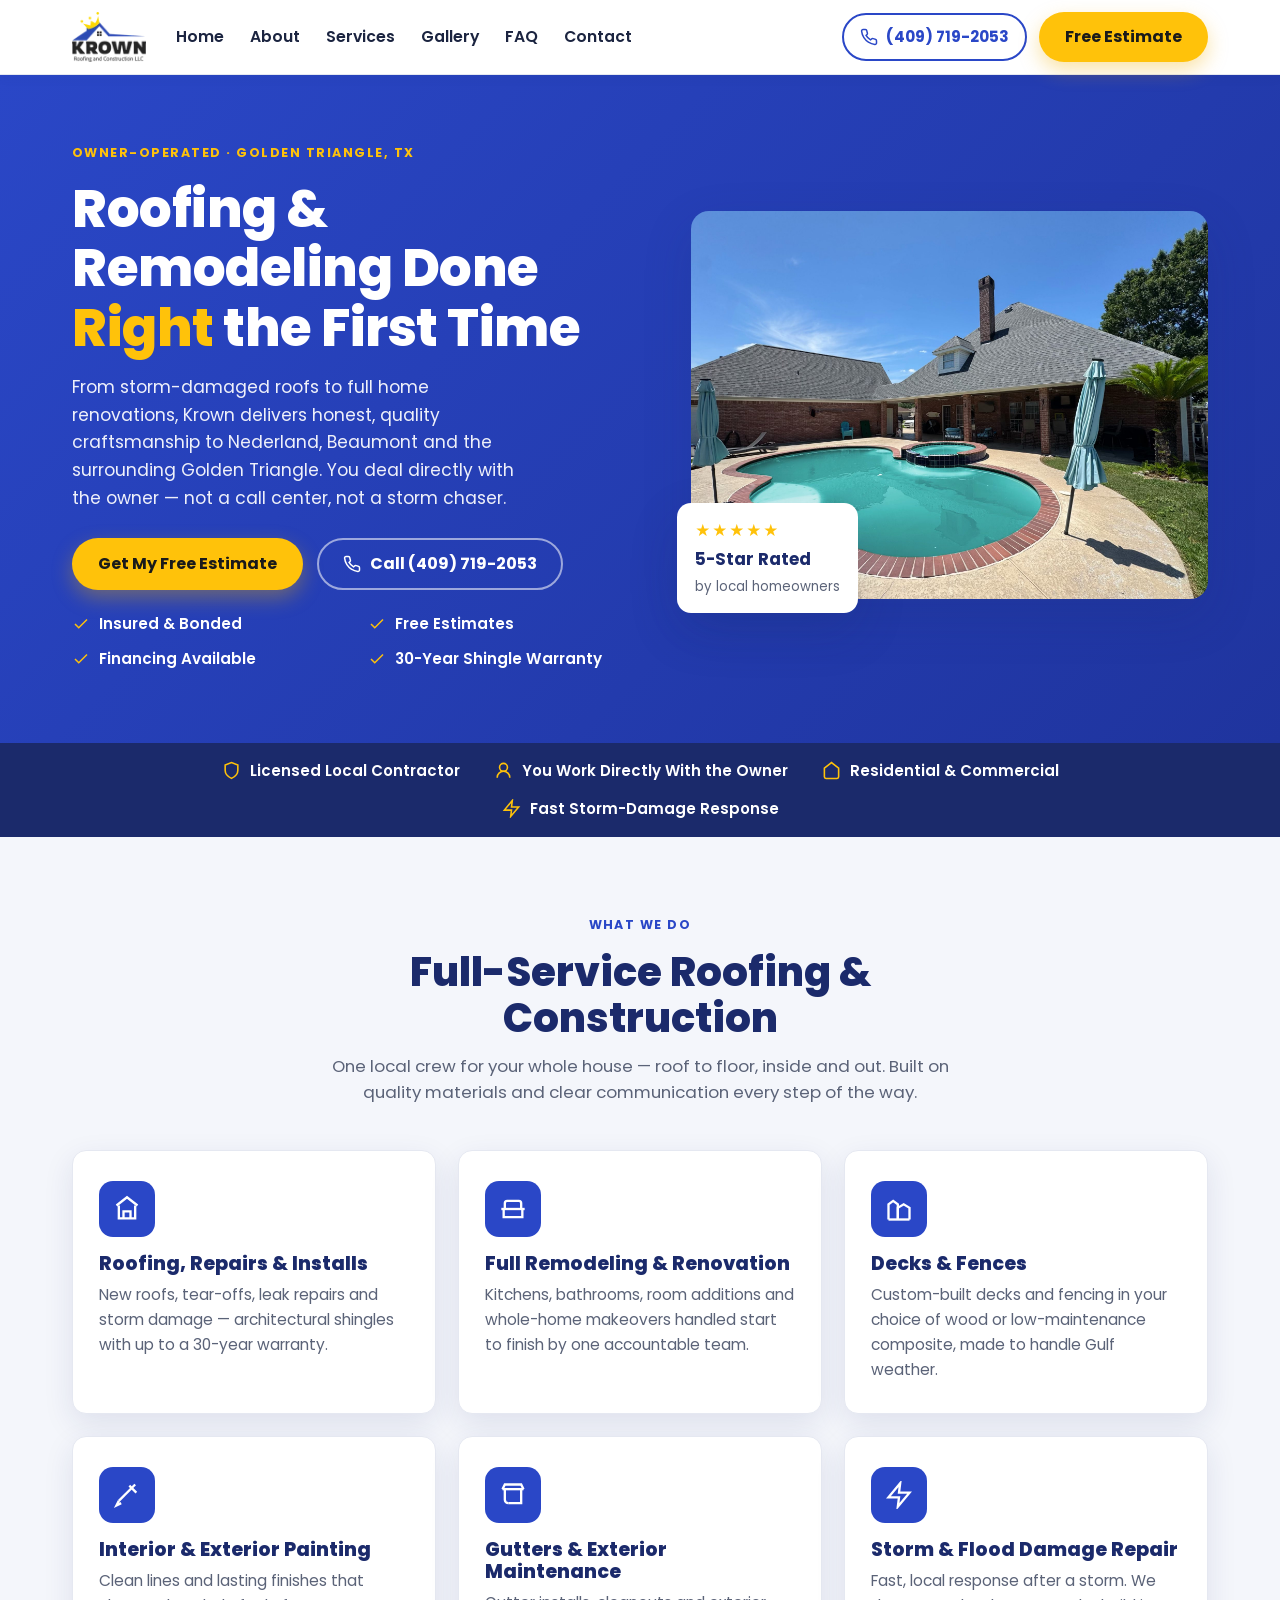
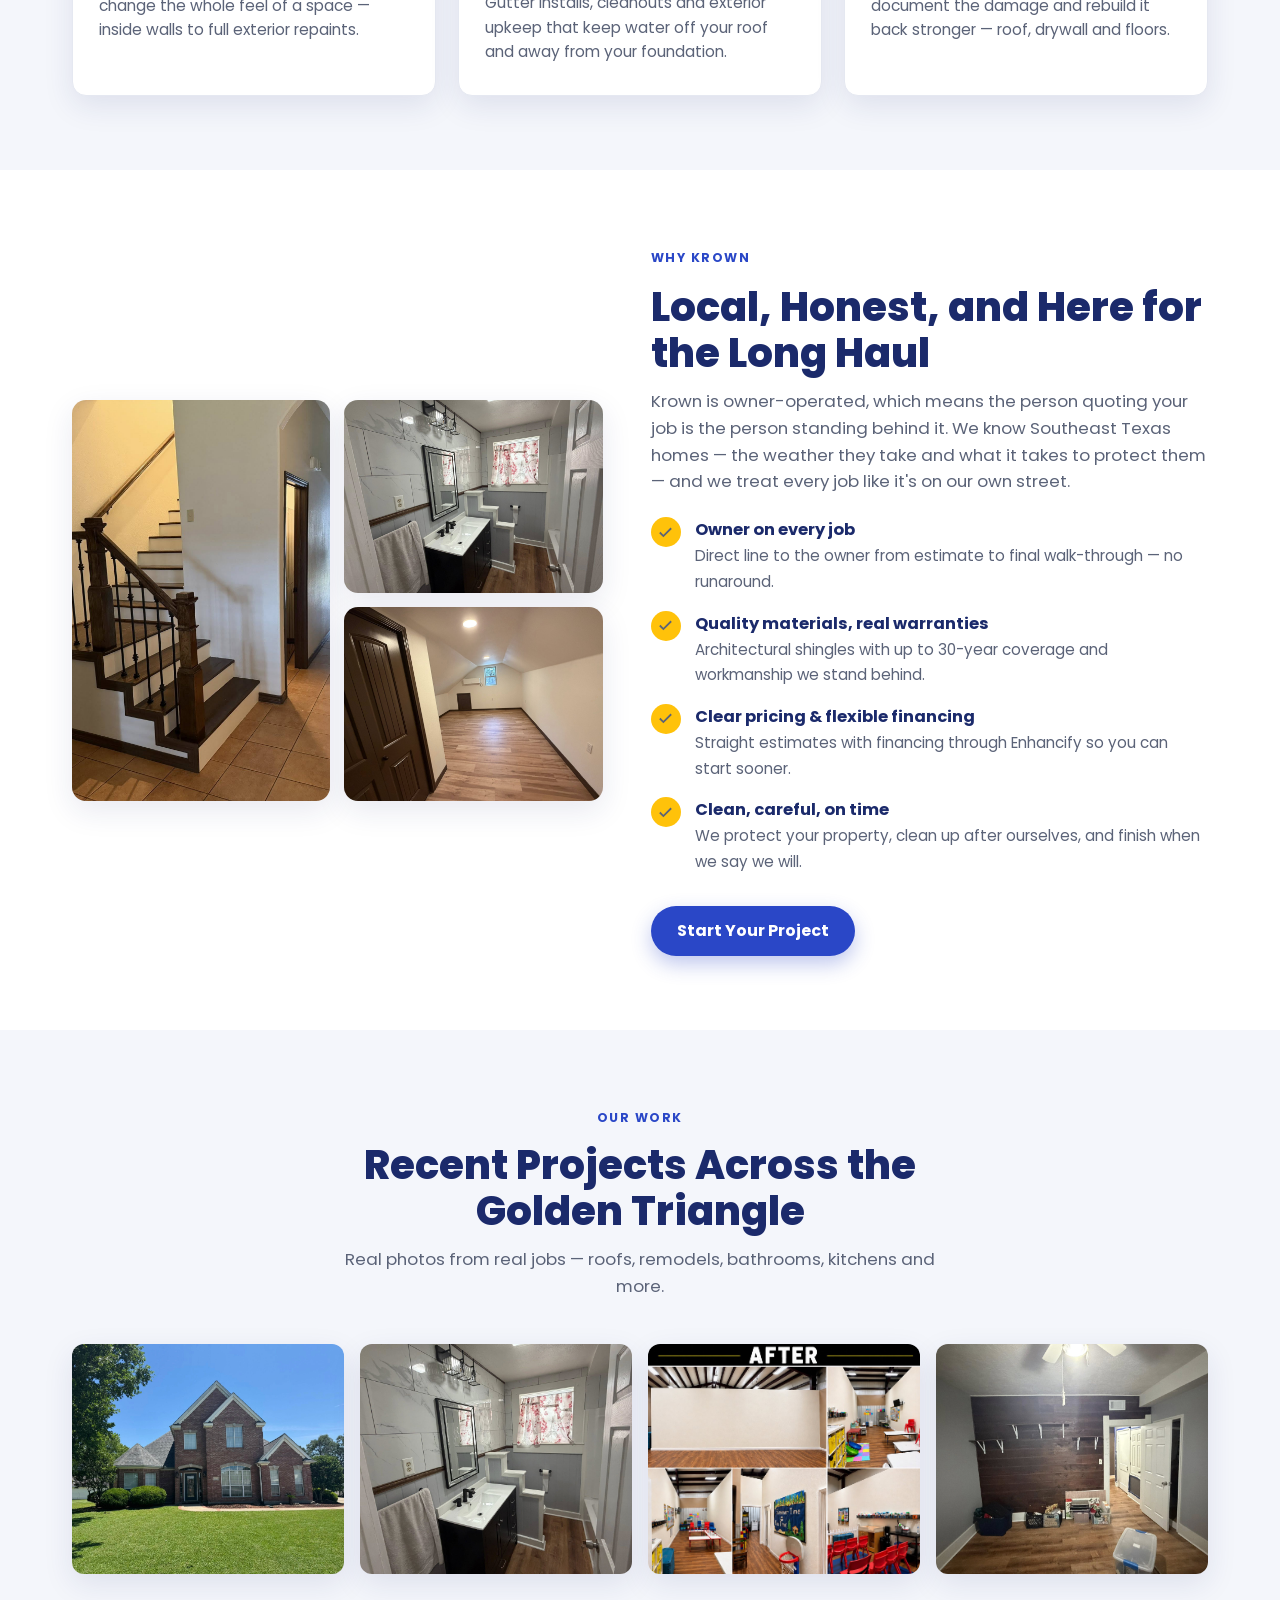
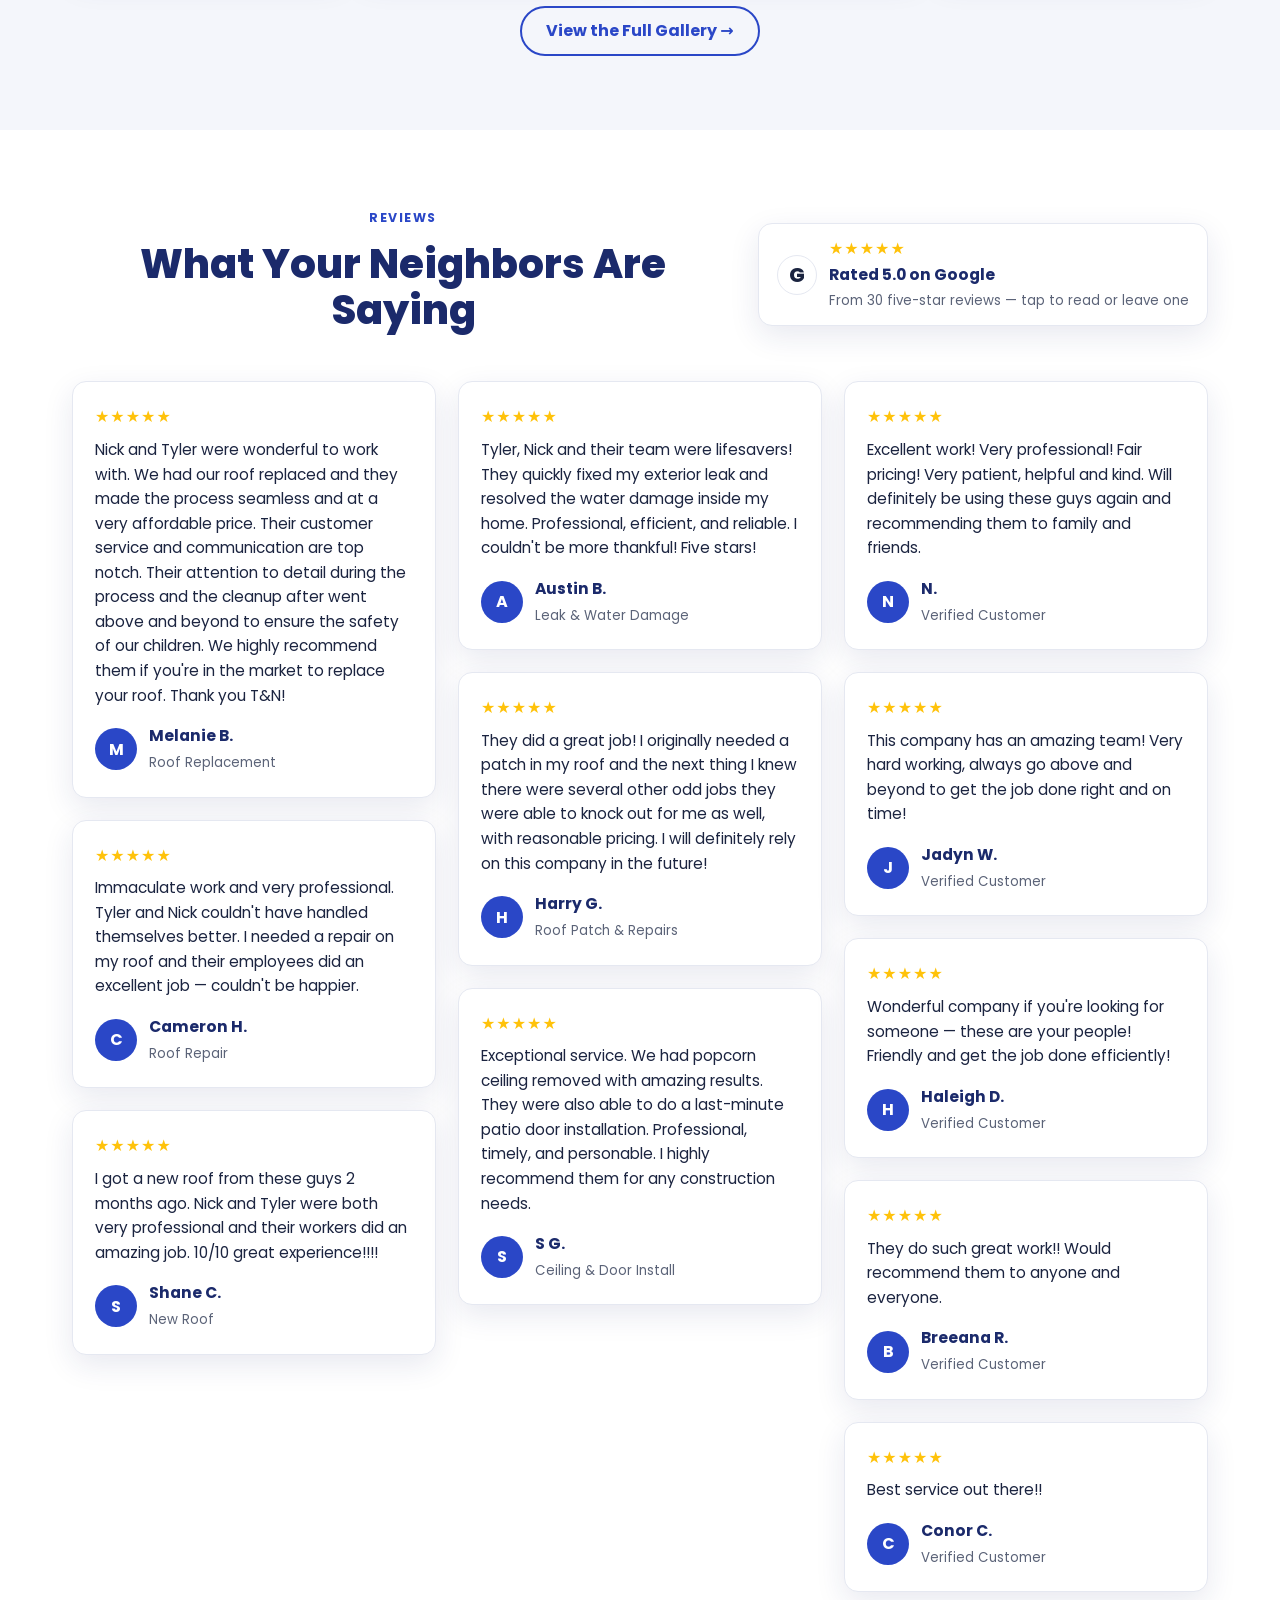
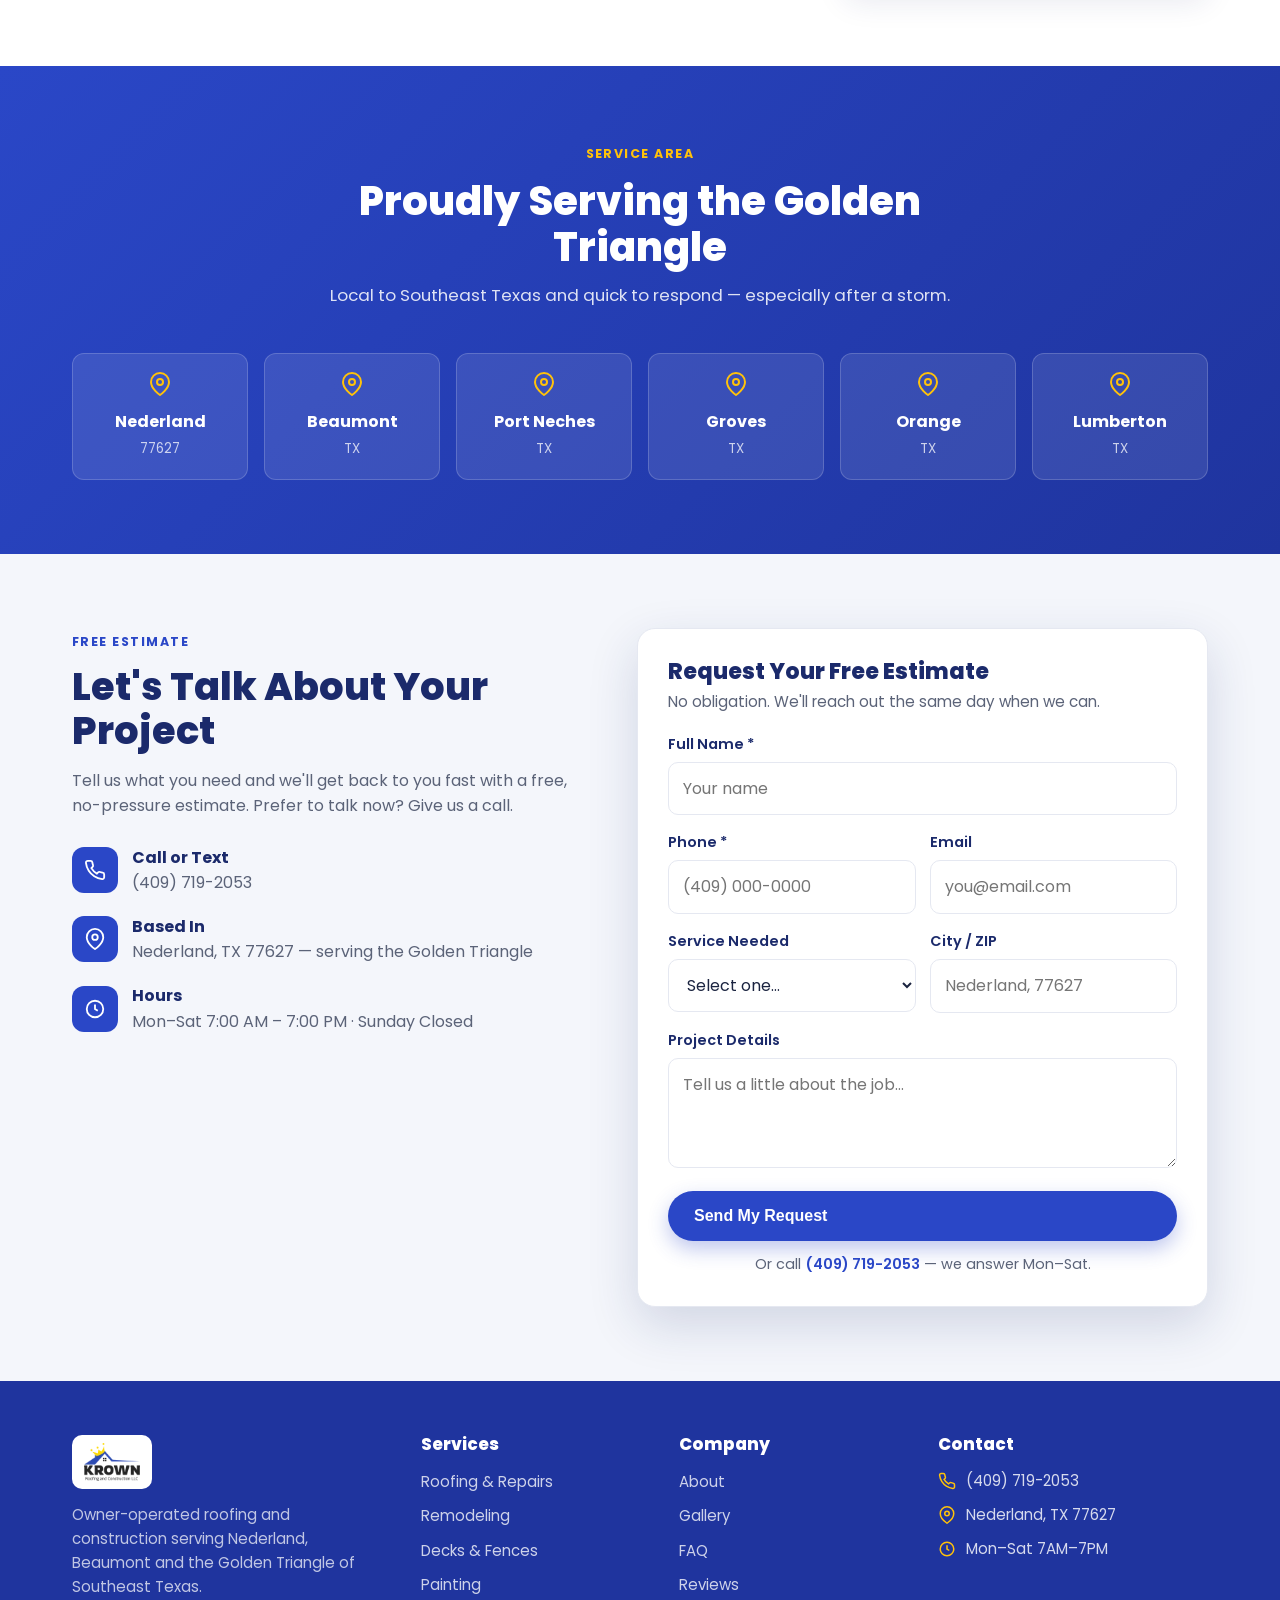
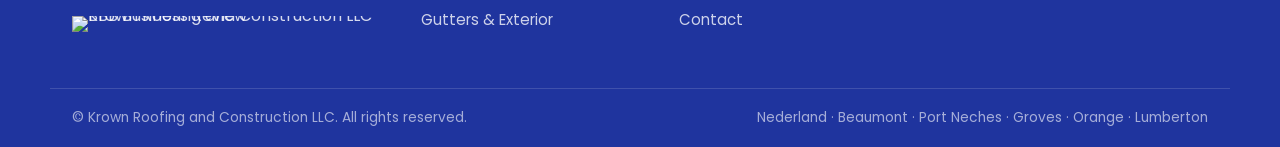
==== index.html @ 79b8f46e "Add Krown website and CRM" ====
<!DOCTYPE html>
<html lang="en">
<head>
<meta charset="utf-8">
<meta name="viewport" content="width=device-width, initial-scale=1, viewport-fit=cover">

<title>Roofing &amp; Remodeling in Nederland &amp; Beaumont, TX | Krown Roofing and Construction</title>
<meta name="description" content="Owner-operated roofing &amp; remodeling in Nederland, Beaumont &amp; the Golden Triangle. Roof repairs, replacements, full renovations, painting &amp; more. Insured, bonded, financing available. Free estimates — call (409) 719-2053.">
<link rel="canonical" href="https://www.krownconstruction.net/">
<meta name="robots" content="index,follow,max-image-preview:large">
<meta name="theme-color" content="#2d4cb3">

<!-- Open Graph / Twitter -->
<meta property="og:type" content="website">
<meta property="og:title" content="Krown Roofing and Construction | Nederland &amp; Beaumont, TX">
<meta property="og:description" content="Owner-operated roofing &amp; remodeling across the Golden Triangle. Insured, bonded, financing available. Free estimates.">
<meta property="og:url" content="https://www.krownconstruction.net/">
<meta property="og:image" content="https://www.krownconstruction.net/assets/gallery/house-painted.jpg">
<meta name="twitter:card" content="summary_large_image">
<meta name="twitter:title" content="Krown Roofing and Construction | Nederland &amp; Beaumont, TX">
<meta name="twitter:description" content="Owner-operated roofing &amp; remodeling across the Golden Triangle. Free estimates.">
<meta name="twitter:image" content="https://www.krownconstruction.net/assets/gallery/house-painted.jpg">

<link rel="icon" type="image/png" href="assets/logo.webp">
<link rel="preconnect" href="https://fonts.googleapis.com">
<link rel="preconnect" href="https://fonts.gstatic.com" crossorigin>
<link href="https://fonts.googleapis.com/css2?family=Poppins:wght@400;500;600;700;800&display=swap" rel="stylesheet">
<link rel="stylesheet" href="assets/styles.css">

<!-- ============ LOCAL BUSINESS STRUCTURED DATA (JSON-LD) ============ -->
<script type="application/ld+json">
{
  "@context": "https://schema.org",
  "@type": "RoofingContractor",
  "@id": "https://www.krownconstruction.net/#business",
  "name": "Krown Roofing and Construction LLC",
  "image": "https://www.krownconstruction.net/assets/gallery/house-painted.jpg",
  "logo": "https://www.krownconstruction.net/assets/logo.webp",
  "url": "https://www.krownconstruction.net/",
  "telephone": "+1-409-719-2053",
  "priceRange": "$$",
  "founder": "Nick Kingston",
  "address": {
    "@type": "PostalAddress",
    "addressLocality": "Nederland",
    "addressRegion": "TX",
    "postalCode": "77627",
    "addressCountry": "US"
  },
  "geo": { "@type": "GeoCoordinates", "latitude": 29.9744, "longitude": -93.9924 },
  "areaServed": [
    { "@type": "City", "name": "Nederland, TX" },
    { "@type": "City", "name": "Beaumont, TX" },
    { "@type": "City", "name": "Port Neches, TX" },
    { "@type": "City", "name": "Groves, TX" },
    { "@type": "City", "name": "Orange, TX" },
    { "@type": "City", "name": "Lumberton, TX" }
  ],
  "openingHoursSpecification": [{
    "@type": "OpeningHoursSpecification",
    "dayOfWeek": ["Monday","Tuesday","Wednesday","Thursday","Friday","Saturday"],
    "opens": "07:00", "closes": "19:00"
  }],
  "sameAs": [ "https://maps.app.goo.gl/aw98bvtfo5fLcP8w5" ],
  "hasOfferCatalog": {
    "@type": "OfferCatalog",
    "name": "Construction Services",
    "itemListElement": [
      { "@type": "Offer", "itemOffered": { "@type": "Service", "name": "Roofing, Roof Repairs & Installations" } },
      { "@type": "Offer", "itemOffered": { "@type": "Service", "name": "Full Remodeling & Renovation" } },
      { "@type": "Offer", "itemOffered": { "@type": "Service", "name": "Decks & Fences" } },
      { "@type": "Offer", "itemOffered": { "@type": "Service", "name": "Painting" } },
      { "@type": "Offer", "itemOffered": { "@type": "Service", "name": "Gutters & Exterior Home Maintenance" } }
    ]
  },

  "aggregateRating": {
    "@type": "AggregateRating",
    "ratingValue": "5.0",
    "reviewCount": "30",
    "bestRating": "5"
  },
  "review": [
    { "@type":"Review","author":{"@type":"Person","name":"Melanie B."},"reviewRating":{"@type":"Rating","ratingValue":"5"},"reviewBody":"We had our roof replaced and they made the process seamless and at a very affordable price. Customer service and communication are top notch." },
    { "@type":"Review","author":{"@type":"Person","name":"Cameron H."},"reviewRating":{"@type":"Rating","ratingValue":"5"},"reviewBody":"Immaculate work and very professional. I needed a repair on my roof and their employees did an excellent job." },
    { "@type":"Review","author":{"@type":"Person","name":"Austin B."},"reviewRating":{"@type":"Rating","ratingValue":"5"},"reviewBody":"They quickly fixed my exterior leak and resolved the water damage inside my home. Professional, efficient, and reliable." }
  ]
}
</script>
<script type="application/ld+json">
{
  "@context":"https://schema.org",
  "@type":"WebSite",
  "name":"Krown Roofing and Construction",
  "url":"https://www.krownconstruction.net/"
}
</script>
</head>

<body>

<!-- ====================== HEADER ====================== -->
<header class="site-header">
  <div class="wrap header-inner">
    <a class="brand" href="index.html" aria-label="Krown Roofing and Construction home">
      <img src="assets/logo.webp" alt="Krown Roofing and Construction logo">
    </a>
    <nav class="nav" id="nav">
      <a href="index.html">Home</a>
      <a href="about.html">About</a>
      <a href="#services">Services</a>
      <a href="gallery.html">Gallery</a>
      <a href="faq.html">FAQ</a>
      <a href="#contact">Contact</a>
    </nav>
    <div class="header-cta">
      <a class="call-pill" href="tel:+14097192053">
        <svg viewBox="0 0 24 24" fill="none" stroke="currentColor" stroke-width="2"><path d="M22 16.92v3a2 2 0 0 1-2.18 2 19.79 19.79 0 0 1-8.63-3.07 19.5 19.5 0 0 1-6-6 19.79 19.79 0 0 1-3.07-8.67A2 2 0 0 1 4.11 2h3a2 2 0 0 1 2 1.72c.13.96.36 1.9.7 2.81a2 2 0 0 1-.45 2.11L8.09 9.91a16 16 0 0 0 6 6l1.27-1.27a2 2 0 0 1 2.11-.45c.91.34 1.85.57 2.81.7A2 2 0 0 1 22 16.92z"/></svg>
        (409) 719-2053
      </a>
      <a class="btn btn-gold" href="#contact">Free Estimate</a>
      <button class="nav-toggle" id="navToggle" aria-label="Menu" aria-expanded="false">
        <span></span><span></span><span></span>
      </button>
    </div>
  </div>
</header>

<!-- ====================== HERO ====================== -->
<section class="hero">
  <div class="wrap hero-grid">
    <div class="hero-copy">
      <span class="eyebrow" style="color:var(--gold)">Owner-Operated · Golden Triangle, TX</span>
      <h1>Roofing &amp; Remodeling Done <span class="accent">Right</span> the First Time</h1>
      <p class="lead">From storm-damaged roofs to full home renovations, Krown delivers honest, quality craftsmanship to Nederland, Beaumont and the surrounding Golden Triangle. You deal directly with the owner — not a call center, not a storm chaser.</p>
      <div class="hero-cta">
        <a class="btn btn-gold" href="#contact">Get My Free Estimate</a>
        <a class="btn btn-ghost" href="tel:+14097192053">
          <svg viewBox="0 0 24 24" fill="none" stroke="currentColor" stroke-width="2"><path d="M22 16.92v3a2 2 0 0 1-2.18 2 19.79 19.79 0 0 1-8.63-3.07 19.5 19.5 0 0 1-6-6 19.79 19.79 0 0 1-3.07-8.67A2 2 0 0 1 4.11 2h3a2 2 0 0 1 2 1.72c.13.96.36 1.9.7 2.81a2 2 0 0 1-.45 2.11L8.09 9.91a16 16 0 0 0 6 6l1.27-1.27a2 2 0 0 1 2.11-.45c.91.34 1.85.57 2.81.7A2 2 0 0 1 22 16.92z"/></svg>
          Call (409) 719-2053
        </a>
      </div>
      <ul class="hero-trust">
        <li><svg viewBox="0 0 24 24" fill="none" stroke="currentColor" stroke-width="2"><path d="M20 6 9 17l-5-5"/></svg> Insured &amp; Bonded</li>
        <li><svg viewBox="0 0 24 24" fill="none" stroke="currentColor" stroke-width="2"><path d="M20 6 9 17l-5-5"/></svg> Free Estimates</li>
        <li><svg viewBox="0 0 24 24" fill="none" stroke="currentColor" stroke-width="2"><path d="M20 6 9 17l-5-5"/></svg> Financing Available</li>
        <li><svg viewBox="0 0 24 24" fill="none" stroke="currentColor" stroke-width="2"><path d="M20 6 9 17l-5-5"/></svg> 30-Year Shingle Warranty</li>
      </ul>
    </div>
    <div class="hero-media">
      <img src="assets/gallery/backyard-pool.jpg" alt="Backyard pool and new roof on a home completed by Krown Roofing and Construction in Southeast Texas" fetchpriority="high">
      <div class="hero-badge">
        <div>
          <div class="stars">★★★★★</div>
          <b>5-Star Rated</b>
          <small>by local homeowners</small>
        </div>
      </div>
    </div>
  </div>
</section>

<!-- ====================== TRUST STRIP ====================== -->
<div class="trust-strip">
  <div class="wrap">
    <ul>
      <li><svg viewBox="0 0 24 24" fill="none" stroke="currentColor" stroke-width="2"><path d="M12 22s8-4 8-10V5l-8-3-8 3v7c0 6 8 10 8 10z"/></svg> Licensed Local Contractor</li>
      <li><svg viewBox="0 0 24 24" fill="none" stroke="currentColor" stroke-width="2"><circle cx="12" cy="8" r="5"/><path d="M20 21a8 8 0 0 0-16 0"/></svg> You Work Directly With the Owner</li>
      <li><svg viewBox="0 0 24 24" fill="none" stroke="currentColor" stroke-width="2"><path d="M3 9 12 2l9 7v11a2 2 0 0 1-2 2H5a2 2 0 0 1-2-2z"/></svg> Residential &amp; Commercial</li>
      <li><svg viewBox="0 0 24 24" fill="none" stroke="currentColor" stroke-width="2"><path d="M13 2 3 14h9l-1 8 10-12h-9z"/></svg> Fast Storm-Damage Response</li>
    </ul>
  </div>
</div>

<!-- ====================== SERVICES ====================== -->
<section class="section services" id="services">
  <div class="wrap">
    <div class="section-head">
      <span class="eyebrow">What We Do</span>
      <h2>Full-Service Roofing &amp; Construction</h2>
      <p>One local crew for your whole house — roof to floor, inside and out. Built on quality materials and clear communication every step of the way.</p>
    </div>
    <div class="service-grid">
      <article class="service-card">
        <div class="service-icon"><svg viewBox="0 0 24 24" fill="none" stroke="currentColor" stroke-width="2"><path d="M3 9 12 2l9 7"/><path d="M5 9v11h14V9"/><path d="M9 20v-6h6v6"/></svg></div>
        <h3><a href="roofing-roof-repairs-installations.html">Roofing, Repairs &amp; Installs</a></h3>
        <p>New roofs, tear-offs, leak repairs and storm damage — architectural shingles with up to a 30-year warranty.</p>
      </article>
      <article class="service-card">
        <div class="service-icon"><svg viewBox="0 0 24 24" fill="none" stroke="currentColor" stroke-width="2"><path d="M2 12h20"/><path d="M5 12V7a2 2 0 0 1 2-2h10a2 2 0 0 1 2 2v5"/><path d="M4 12v7h16v-7"/></svg></div>
        <h3><a href="full-remodeling-renovation.html">Full Remodeling &amp; Renovation</a></h3>
        <p>Kitchens, bathrooms, room additions and whole-home makeovers handled start to finish by one accountable team.</p>
      </article>
      <article class="service-card">
        <div class="service-icon"><svg viewBox="0 0 24 24" fill="none" stroke="currentColor" stroke-width="2"><path d="M3 21V8l4-3 4 3v13"/><path d="M11 21V11l5-3 5 3v10"/><path d="M3 21h18"/></svg></div>
        <h3><a href="decks-fences.html">Decks &amp; Fences</a></h3>
        <p>Custom-built decks and fencing in your choice of wood or low-maintenance composite, made to handle Gulf weather.</p>
      </article>
      <article class="service-card">
        <div class="service-icon"><svg viewBox="0 0 24 24" fill="none" stroke="currentColor" stroke-width="2"><path d="M19 3 5 17"/><path d="m14 4 6 6"/><path d="M5 17l-2 4 4-2"/></svg></div>
        <h3><a href="painting.html">Interior &amp; Exterior Painting</a></h3>
        <p>Clean lines and lasting finishes that change the whole feel of a space — inside walls to full exterior repaints.</p>
      </article>
      <article class="service-card">
        <div class="service-icon"><svg viewBox="0 0 24 24" fill="none" stroke="currentColor" stroke-width="2"><path d="M3 7h18"/><path d="M5 7v9a3 3 0 0 0 3 3"/><path d="M8 19h11V7"/><path d="M3 7 5 3h14l2 4"/></svg></div>
        <h3><a href="gutters-exterior-home-maintenance.html">Gutters &amp; Exterior Maintenance</a></h3>
        <p>Gutter installs, cleanouts and exterior upkeep that keep water off your roof and away from your foundation.</p>
      </article>
      <article class="service-card">
        <div class="service-icon"><svg viewBox="0 0 24 24" fill="none" stroke="currentColor" stroke-width="2"><path d="M13 2 3 14h9l-1 8 10-12h-9z"/></svg></div>
        <h3>Storm &amp; Flood Damage Repair</h3>
        <p>Fast, local response after a storm. We document the damage and rebuild it back stronger — roof, drywall and floors.</p>
      </article>
    </div>
  </div>
</section>

<!-- ====================== WHY KROWN ====================== -->
<section class="section" id="why">
  <div class="wrap why-grid">
    <div class="why-media">
      <img src="assets/gallery/staircase-1.jpg" alt="Custom staircase built by Krown">
      <img src="assets/gallery/bathroom-remodel.jpg" alt="Finished bathroom remodel by Krown">
      <img src="assets/gallery/room-remodel.jpg" alt="Interior room remodel by Krown">
    </div>
    <div class="why-copy">
      <span class="eyebrow">Why Krown</span>
      <h2 style="font-size:clamp(1.7rem,3.4vw,2.5rem);margin:14px 0 12px">Local, Honest, and Here for the Long Haul</h2>
      <p style="color:var(--slate);font-size:1.05rem">Krown is owner-operated, which means the person quoting your job is the person standing behind it. We know Southeast Texas homes — the weather they take and what it takes to protect them — and we treat every job like it's on our own street.</p>
      <ul class="why-list">
        <li>
          <span class="tick"><svg viewBox="0 0 24 24" fill="none" stroke="currentColor" stroke-width="2.5"><path d="M20 6 9 17l-5-5"/></svg></span>
          <div><b>Owner on every job</b><span>Direct line to the owner from estimate to final walk-through — no runaround.</span></div>
        </li>
        <li>
          <span class="tick"><svg viewBox="0 0 24 24" fill="none" stroke="currentColor" stroke-width="2.5"><path d="M20 6 9 17l-5-5"/></svg></span>
          <div><b>Quality materials, real warranties</b><span>Architectural shingles with up to 30-year coverage and workmanship we stand behind.</span></div>
        </li>
        <li>
          <span class="tick"><svg viewBox="0 0 24 24" fill="none" stroke="currentColor" stroke-width="2.5"><path d="M20 6 9 17l-5-5"/></svg></span>
          <div><b>Clear pricing &amp; flexible financing</b><span>Straight estimates with financing through Enhancify so you can start sooner.</span></div>
        </li>
        <li>
          <span class="tick"><svg viewBox="0 0 24 24" fill="none" stroke="currentColor" stroke-width="2.5"><path d="M20 6 9 17l-5-5"/></svg></span>
          <div><b>Clean, careful, on time</b><span>We protect your property, clean up after ourselves, and finish when we say we will.</span></div>
        </li>
      </ul>
      <div class="mt-32"><a class="btn btn-blue" href="#contact">Start Your Project</a></div>
    </div>
  </div>
</section>

<!-- ====================== GALLERY PREVIEW ====================== -->
<section class="section gallery-preview">
  <div class="wrap">
    <div class="section-head">
      <span class="eyebrow">Our Work</span>
      <h2>Recent Projects Across the Golden Triangle</h2>
      <p>Real photos from real jobs — roofs, remodels, bathrooms, kitchens and more.</p>
    </div>
    <div class="gp-grid">
      <a href="gallery.html"><img src="assets/gallery/house-front.jpg" alt="Residential roof and brick exterior" loading="lazy"></a>
      <a href="gallery.html"><img src="assets/gallery/bathroom-remodel.jpg" alt="Bathroom remodel" loading="lazy"></a>
      <a href="gallery.html"><img src="assets/gallery/daycare-after.jpg" alt="Commercial daycare remodel, after" loading="lazy"></a>
      <a href="gallery.html"><img src="assets/gallery/bedroom-remodel.jpg" alt="Bedroom remodel" loading="lazy"></a>
    </div>
    <div class="center mt-32"><a class="btn btn-outline" href="gallery.html">View the Full Gallery →</a></div>
  </div>
</section>

<!-- ====================== REVIEWS ====================== -->
<section class="section" id="reviews">
  <div class="wrap">
    <div class="reviews-head">
      <div class="section-head" style="margin-bottom:0">
        <span class="eyebrow">Reviews</span>
        <h2>What Your Neighbors Are Saying</h2>
      </div>
      <a class="google-chip" href="https://maps.app.goo.gl/aw98bvtfo5fLcP8w5" target="_blank" rel="noopener">
        <span class="g-badge" aria-hidden="true">G</span>
        <div>
          <div class="stars">★★★★★</div>
          <b>Rated 5.0 on Google</b>
          <small>From 30 five-star reviews — tap to read or leave one</small>
        </div>
      </a>
    </div>
    <div class="review-grid">
      <!-- Verbatim customer reviews. Some name "Tyler" / "T&N" (prior partnership);
           kept per owner's instruction. Everything else on this site is Krown / Nick only. -->
      <div class="review"><div class="stars">★★★★★</div><p>Nick and Tyler were wonderful to work with. We had our roof replaced and they made the process seamless and at a very affordable price. Their customer service and communication are top notch. Their attention to detail during the process and the cleanup after went above and beyond to ensure the safety of our children. We highly recommend them if you're in the market to replace your roof. Thank you T&amp;N!</p><div class="who"><span class="avatar">M</span><div><b>Melanie B.</b><small>Roof Replacement</small></div></div></div>

      <div class="review"><div class="stars">★★★★★</div><p>Immaculate work and very professional. Tyler and Nick couldn't have handled themselves better. I needed a repair on my roof and their employees did an excellent job — couldn't be happier.</p><div class="who"><span class="avatar">C</span><div><b>Cameron H.</b><small>Roof Repair</small></div></div></div>

      <div class="review"><div class="stars">★★★★★</div><p>I got a new roof from these guys 2 months ago. Nick and Tyler were both very professional and their workers did an amazing job. 10/10 great experience!!!!</p><div class="who"><span class="avatar">S</span><div><b>Shane C.</b><small>New Roof</small></div></div></div>

      <div class="review"><div class="stars">★★★★★</div><p>Tyler, Nick and their team were lifesavers! They quickly fixed my exterior leak and resolved the water damage inside my home. Professional, efficient, and reliable. I couldn't be more thankful! Five stars!</p><div class="who"><span class="avatar">A</span><div><b>Austin B.</b><small>Leak &amp; Water Damage</small></div></div></div>

      <div class="review"><div class="stars">★★★★★</div><p>They did a great job! I originally needed a patch in my roof and the next thing I knew there were several other odd jobs they were able to knock out for me as well, with reasonable pricing. I will definitely rely on this company in the future!</p><div class="who"><span class="avatar">H</span><div><b>Harry G.</b><small>Roof Patch &amp; Repairs</small></div></div></div>

      <div class="review"><div class="stars">★★★★★</div><p>Exceptional service. We had popcorn ceiling removed with amazing results. They were also able to do a last-minute patio door installation. Professional, timely, and personable. I highly recommend them for any construction needs.</p><div class="who"><span class="avatar">S</span><div><b>S G.</b><small>Ceiling &amp; Door Install</small></div></div></div>

      <div class="review"><div class="stars">★★★★★</div><p>Excellent work! Very professional! Fair pricing! Very patient, helpful and kind. Will definitely be using these guys again and recommending them to family and friends.</p><div class="who"><span class="avatar">N</span><div><b>N.</b><small>Verified Customer</small></div></div></div>

      <div class="review"><div class="stars">★★★★★</div><p>This company has an amazing team! Very hard working, always go above and beyond to get the job done right and on time!</p><div class="who"><span class="avatar">J</span><div><b>Jadyn W.</b><small>Verified Customer</small></div></div></div>

      <div class="review"><div class="stars">★★★★★</div><p>Wonderful company if you're looking for someone — these are your people! Friendly and get the job done efficiently!</p><div class="who"><span class="avatar">H</span><div><b>Haleigh D.</b><small>Verified Customer</small></div></div></div>

      <div class="review"><div class="stars">★★★★★</div><p>They do such great work!! Would recommend them to anyone and everyone.</p><div class="who"><span class="avatar">B</span><div><b>Breeana R.</b><small>Verified Customer</small></div></div></div>

      <div class="review"><div class="stars">★★★★★</div><p>Best service out there!!</p><div class="who"><span class="avatar">C</span><div><b>Conor C.</b><small>Verified Customer</small></div></div></div>
    </div>
  </div>
</section>

<!-- ====================== AREAS SERVED ====================== -->
<section class="section areas" id="areas">
  <div class="wrap">
    <div class="section-head">
      <span class="eyebrow" style="color:var(--gold)">Service Area</span>
      <h2>Proudly Serving the Golden Triangle</h2>
      <p>Local to Southeast Texas and quick to respond — especially after a storm.</p>
    </div>
    <div class="area-grid">
      <div class="area-pill"><svg viewBox="0 0 24 24" fill="none" stroke="currentColor" stroke-width="2"><path d="M21 10c0 7-9 13-9 13s-9-6-9-13a9 9 0 0 1 18 0z"/><circle cx="12" cy="10" r="3"/></svg><b>Nederland</b><small>77627</small></div>
      <div class="area-pill"><svg viewBox="0 0 24 24" fill="none" stroke="currentColor" stroke-width="2"><path d="M21 10c0 7-9 13-9 13s-9-6-9-13a9 9 0 0 1 18 0z"/><circle cx="12" cy="10" r="3"/></svg><b>Beaumont</b><small>TX</small></div>
      <div class="area-pill"><svg viewBox="0 0 24 24" fill="none" stroke="currentColor" stroke-width="2"><path d="M21 10c0 7-9 13-9 13s-9-6-9-13a9 9 0 0 1 18 0z"/><circle cx="12" cy="10" r="3"/></svg><b>Port Neches</b><small>TX</small></div>
      <div class="area-pill"><svg viewBox="0 0 24 24" fill="none" stroke="currentColor" stroke-width="2"><path d="M21 10c0 7-9 13-9 13s-9-6-9-13a9 9 0 0 1 18 0z"/><circle cx="12" cy="10" r="3"/></svg><b>Groves</b><small>TX</small></div>
      <div class="area-pill"><svg viewBox="0 0 24 24" fill="none" stroke="currentColor" stroke-width="2"><path d="M21 10c0 7-9 13-9 13s-9-6-9-13a9 9 0 0 1 18 0z"/><circle cx="12" cy="10" r="3"/></svg><b>Orange</b><small>TX</small></div>
      <div class="area-pill"><svg viewBox="0 0 24 24" fill="none" stroke="currentColor" stroke-width="2"><path d="M21 10c0 7-9 13-9 13s-9-6-9-13a9 9 0 0 1 18 0z"/><circle cx="12" cy="10" r="3"/></svg><b>Lumberton</b><small>TX</small></div>
    </div>
  </div>
</section>

<!-- ====================== CONTACT / LEAD FORM ====================== -->
<section class="section" id="contact" style="background:var(--soft)">
  <div class="wrap contact-grid">
    <div class="contact-info">
      <span class="eyebrow">Free Estimate</span>
      <h2>Let's Talk About Your Project</h2>
      <p>Tell us what you need and we'll get back to you fast with a free, no-pressure estimate. Prefer to talk now? Give us a call.</p>

      <div class="info-row">
        <div class="ic"><svg viewBox="0 0 24 24" fill="none" stroke="currentColor" stroke-width="2"><path d="M22 16.92v3a2 2 0 0 1-2.18 2 19.79 19.79 0 0 1-8.63-3.07 19.5 19.5 0 0 1-6-6 19.79 19.79 0 0 1-3.07-8.67A2 2 0 0 1 4.11 2h3a2 2 0 0 1 2 1.72c.13.96.36 1.9.7 2.81a2 2 0 0 1-.45 2.11L8.09 9.91a16 16 0 0 0 6 6l1.27-1.27a2 2 0 0 1 2.11-.45c.91.34 1.85.57 2.81.7A2 2 0 0 1 22 16.92z"/></svg></div>
        <div><b>Call or Text</b><a href="tel:+14097192053">(409) 719-2053</a></div>
      </div>
      <div class="info-row">
        <div class="ic"><svg viewBox="0 0 24 24" fill="none" stroke="currentColor" stroke-width="2"><path d="M21 10c0 7-9 13-9 13s-9-6-9-13a9 9 0 0 1 18 0z"/><circle cx="12" cy="10" r="3"/></svg></div>
        <div><b>Based In</b><span>Nederland, TX 77627 — serving the Golden Triangle</span></div>
      </div>
      <div class="info-row">
        <div class="ic"><svg viewBox="0 0 24 24" fill="none" stroke="currentColor" stroke-width="2"><circle cx="12" cy="12" r="9"/><path d="M12 7v5l3 2"/></svg></div>
        <div><b>Hours</b><span>Mon–Sat 7:00 AM – 7:00 PM · Sunday Closed</span></div>
      </div>
    </div>

    <form class="lead-form" id="leadForm" novalidate>
      <h3>Request Your Free Estimate</h3>
      <p class="sub">No obligation. We'll reach out the same day when we can.</p>
      <div class="form-status" id="formStatus" role="status" aria-live="polite"></div>

      <div class="field">
        <label for="f-name">Full Name *</label>
        <input id="f-name" name="name" type="text" autocomplete="name" required placeholder="Your name">
      </div>
      <div class="row2">
        <div class="field">
          <label for="f-phone">Phone *</label>
          <input id="f-phone" name="phone" type="tel" autocomplete="tel" required placeholder="(409) 000-0000">
        </div>
        <div class="field">
          <label for="f-email">Email</label>
          <input id="f-email" name="email" type="email" autocomplete="email" placeholder="you@email.com">
        </div>
      </div>
      <div class="row2">
        <div class="field">
          <label for="f-service">Service Needed</label>
          <select id="f-service" name="service">
            <option value="">Select one…</option>
            <option>Roofing / Roof Repair</option>
            <option>Roof Replacement</option>
            <option>Storm / Flood Damage</option>
            <option>Remodel / Renovation</option>
            <option>Decks &amp; Fences</option>
            <option>Painting</option>
            <option>Gutters / Exterior</option>
            <option>Other</option>
          </select>
        </div>
        <div class="field">
          <label for="f-city">City / ZIP</label>
          <input id="f-city" name="city" type="text" placeholder="Nederland, 77627">
        </div>
      </div>
      <div class="field">
        <label for="f-message">Project Details</label>
        <textarea id="f-message" name="message" placeholder="Tell us a little about the job…"></textarea>
      </div>
      <button class="btn btn-blue" type="submit" id="submitBtn" style="width:100%">Send My Request</button>
      <p class="form-note">Or call <a href="tel:+14097192053" style="color:var(--blue);font-weight:600">(409) 719-2053</a> — we answer Mon–Sat.</p>
    </form>
  </div>
</section>

<!-- ====================== FOOTER ====================== -->
<footer class="site-footer">
  <div class="wrap footer-grid">
    <div class="footer-brand">
      <img src="assets/logo.webp" alt="Krown Roofing and Construction">
      <p>Owner-operated roofing and construction serving Nederland, Beaumont and the Golden Triangle of Southeast Texas.</p>
      <a class="bbb-seal" href="https://www.bbb.org/us/tx/nederland/profile/residential-roofing/krown-roofing-and-construction-llc-0845-90104288/#sealclick" target="_blank" rel="nofollow"><img src="https://seal-southeasttexas.bbb.org/seals/blue-seal-200-42-whitetxt-bbb-90104288.png" alt="Krown Roofing and Construction LLC BBB Business Review"></a>
    </div>
    <div>
      <h4>Services</h4>
      <ul>
        <li><a href="roofing-roof-repairs-installations.html">Roofing &amp; Repairs</a></li>
        <li><a href="full-remodeling-renovation.html">Remodeling</a></li>
        <li><a href="decks-fences.html">Decks &amp; Fences</a></li>
        <li><a href="painting.html">Painting</a></li>
        <li><a href="gutters-exterior-home-maintenance.html">Gutters &amp; Exterior</a></li>
      </ul>
    </div>
    <div>
      <h4>Company</h4>
      <ul>
        <li><a href="about.html">About</a></li>
        <li><a href="gallery.html">Gallery</a></li>
        <li><a href="faq.html">FAQ</a></li>
        <li><a href="#reviews">Reviews</a></li>
        <li><a href="#contact">Contact</a></li>
      </ul>
    </div>
    <div>
      <h4>Contact</h4>
      <div class="footer-row"><svg viewBox="0 0 24 24" fill="none" stroke="currentColor" stroke-width="2"><path d="M22 16.92v3a2 2 0 0 1-2.18 2 19.79 19.79 0 0 1-8.63-3.07 19.5 19.5 0 0 1-6-6 19.79 19.79 0 0 1-3.07-8.67A2 2 0 0 1 4.11 2h3a2 2 0 0 1 2 1.72c.13.96.36 1.9.7 2.81a2 2 0 0 1-.45 2.11L8.09 9.91a16 16 0 0 0 6 6l1.27-1.27a2 2 0 0 1 2.11-.45c.91.34 1.85.57 2.81.7A2 2 0 0 1 22 16.92z"/></svg> <a href="tel:+14097192053">(409) 719-2053</a></div>
      <div class="footer-row"><svg viewBox="0 0 24 24" fill="none" stroke="currentColor" stroke-width="2"><path d="M21 10c0 7-9 13-9 13s-9-6-9-13a9 9 0 0 1 18 0z"/><circle cx="12" cy="10" r="3"/></svg> Nederland, TX 77627</div>
      <div class="footer-row"><svg viewBox="0 0 24 24" fill="none" stroke="currentColor" stroke-width="2"><circle cx="12" cy="12" r="9"/><path d="M12 7v5l3 2"/></svg> Mon–Sat 7AM–7PM</div>
    </div>
  </div>
  <div class="wrap footer-bottom">
    <span>© <span id="year"></span> Krown Roofing and Construction LLC. All rights reserved.</span>
    <span>Nederland · Beaumont · Port Neches · Groves · Orange · Lumberton</span>
  </div>
</footer>

<!-- ====================== MOBILE CALL BAR ====================== -->
<div class="mobile-callbar">
  <a class="mc-call" href="tel:+14097192053"><svg viewBox="0 0 24 24" fill="none" stroke="currentColor" stroke-width="2"><path d="M22 16.92v3a2 2 0 0 1-2.18 2 19.79 19.79 0 0 1-8.63-3.07 19.5 19.5 0 0 1-6-6 19.79 19.79 0 0 1-3.07-8.67A2 2 0 0 1 4.11 2h3a2 2 0 0 1 2 1.72c.13.96.36 1.9.7 2.81a2 2 0 0 1-.45 2.11L8.09 9.91a16 16 0 0 0 6 6l1.27-1.27a2 2 0 0 1 2.11-.45c.91.34 1.85.57 2.81.7A2 2 0 0 1 22 16.92z"/></svg> Call Now</a>
  <a class="mc-quote" href="#contact"><svg viewBox="0 0 24 24" fill="none" stroke="currentColor" stroke-width="2"><path d="M14 2H6a2 2 0 0 0-2 2v16a2 2 0 0 0 2 2h12a2 2 0 0 0 2-2V8z"/><path d="M14 2v6h6"/></svg> Free Estimate</a>
</div>

<!-- ====================== SCRIPTS ====================== -->
<script src="assets/config.js"></script>
<script src="https://cdn.jsdelivr.net/npm/@supabase/supabase-js@2"></script>
<script>
(function () {
  // Year
  document.getElementById('year').textContent = new Date().getFullYear();

  // Mobile nav
  var toggle = document.getElementById('navToggle');
  var nav = document.getElementById('nav');
  toggle.addEventListener('click', function () {
    var open = nav.classList.toggle('open');
    toggle.setAttribute('aria-expanded', open);
  });
  nav.querySelectorAll('a').forEach(function (a) {
    a.addEventListener('click', function () { nav.classList.remove('open'); });
  });

  // ---- Lead form -> Supabase (with graceful fallback) ----
  var form = document.getElementById('leadForm');
  var statusEl = document.getElementById('formStatus');
  var btn = document.getElementById('submitBtn');
  var sb = null;
  if (window.KROWN_READY && window.supabase) {
    sb = window.supabase.createClient(KROWN_CONFIG.SUPABASE_URL, KROWN_CONFIG.SUPABASE_ANON_KEY);
  }

  function show(type, msg) {
    statusEl.className = 'form-status ' + type;
    statusEl.textContent = msg;
    statusEl.scrollIntoView({ behavior: 'smooth', block: 'center' });
  }

  form.addEventListener('submit', async function (e) {
    e.preventDefault();
    var data = {
      name: form.name.value.trim(),
      phone: form.phone.value.trim(),
      email: form.email.value.trim() || null,
      service: form.service.value || null,
      city: form.city.value.trim() || null,
      message: form.message.value.trim() || null,
      source: 'website',
      status: 'New'
    };
    if (!data.name || !data.phone) {
      show('err', 'Please add your name and a phone number so we can reach you.');
      return;
    }

    btn.disabled = true; btn.textContent = 'Sending…';

    // Path A: Supabase is configured -> store the lead
    if (sb) {
      var res = await sb.from('leads').insert([data]);
      btn.disabled = false; btn.textContent = 'Send My Request';
      if (res.error) {
        show('err', "Something went wrong sending that. Please call us at (409) 719-2053 and we'll take care of you.");
        return;
      }
      form.reset();
      show('ok', "Thanks! Your request is in — we'll reach out shortly. Need us now? Call (409) 719-2053.");
      return;
    }

    // Path B: Supabase not wired up yet -> open email so no lead is lost
    var body = encodeURIComponent(
      'New estimate request from the website:\n\n' +
      'Name: ' + data.name + '\nPhone: ' + data.phone +
      '\nEmail: ' + (data.email || '-') + '\nService: ' + (data.service || '-') +
      '\nCity/ZIP: ' + (data.city || '-') + '\n\nDetails:\n' + (data.message || '-')
    );
    window.location.href = 'mailto:'
---- assets/styles.css ----
/* ============================================================
   Krown Roofing and Construction — site styles
   Brand palette pulled from krownconstruction.net:
   royal blue + golden-yellow on clean white/light backgrounds.
   ============================================================ */

:root{
  --blue:#2a47c7;        /* primary royal blue (buttons, headings, hero) */
  --blue-deep:#1f349e;   /* darker blue (footer, hovers, gradients) */
  --blue-ink:#1b2a6b;    /* deep blue for headings on light bg */
  --gold:#ffc20a;        /* CTA / accent yellow-gold (crown) */
  --gold-deep:#f1b000;   /* gold hover */
  --ink:#1b2440;         /* main dark text */
  --slate:#5b6378;       /* muted body text */
  --soft:#f4f6fb;        /* light section background */
  --line:#e5e8f1;        /* borders / dividers */
  --white:#ffffff;
  --radius:14px;
  --radius-sm:10px;
  --shadow:0 10px 30px rgba(27,42,107,.10);
  --shadow-lg:0 18px 50px rgba(27,42,107,.16);
  --maxw:1180px;
}

*{box-sizing:border-box}
html{scroll-behavior:smooth}
body{
  margin:0;
  font-family:'Poppins',system-ui,-apple-system,Segoe UI,Roboto,Arial,sans-serif;
  color:var(--ink);
  background:var(--white);
  line-height:1.6;
  -webkit-font-smoothing:antialiased;
}
img{max-width:100%;display:block}
a{color:inherit;text-decoration:none}
h1,h2,h3,h4{margin:0;line-height:1.15;color:var(--blue-ink);font-weight:800}
p{margin:0}
svg{width:1em;height:1em}

.wrap{max-width:var(--maxw);margin:0 auto;padding:0 22px}
.center{text-align:center}
.mt-32{margin-top:32px}

/* ---------- Buttons ---------- */
.btn{
  display:inline-flex;align-items:center;gap:9px;
  font-weight:700;font-size:1rem;line-height:1;
  padding:15px 24px;border-radius:999px;border:2px solid transparent;
  cursor:pointer;transition:transform .12s ease,box-shadow .15s ease,background .15s ease;
  white-space:nowrap;
}
.btn svg{width:18px;height:18px}
.btn:hover{transform:translateY(-2px)}
.btn-gold{background:var(--gold);color:#1a1a1a;box-shadow:0 8px 20px rgba(241,176,0,.35)}
.btn-gold:hover{background:var(--gold-deep)}
.btn-blue{background:var(--blue);color:#fff;box-shadow:0 8px 20px rgba(42,71,199,.30)}
.btn-blue:hover{background:var(--blue-deep)}
.btn-ghost{background:transparent;color:#fff;border-color:rgba(255,255,255,.55)}
.btn-ghost:hover{background:rgba(255,255,255,.12)}
.btn-outline{background:transparent;color:var(--blue);border-color:var(--blue)}
.btn-outline:hover{background:var(--blue);color:#fff}

/* ---------- Header ---------- */
.site-header{
  position:sticky;top:0;z-index:50;background:#fff;
  border-bottom:1px solid var(--line);box-shadow:0 2px 12px rgba(27,42,107,.05);
}
.header-inner{display:flex;align-items:center;gap:22px;padding:12px 22px;min-height:74px}
.brand img{height:50px;width:auto}
.nav{display:flex;gap:26px;margin-left:8px}
.nav a{font-weight:600;color:var(--ink);font-size:.98rem;padding:6px 0;position:relative}
.nav a:hover{color:var(--blue)}
.nav a::after{content:"";position:absolute;left:0;right:100%;bottom:0;height:2px;background:var(--blue);transition:right .2s ease}
.nav a:hover::after{right:0}
.header-cta{display:flex;align-items:center;gap:12px;margin-left:auto}
.call-pill{
  display:inline-flex;align-items:center;gap:8px;font-weight:700;color:var(--blue);
  padding:10px 16px;border:2px solid var(--blue);border-radius:999px;font-size:.95rem;
}
.call-pill svg{width:18px;height:18px}
.call-pill:hover{background:var(--blue);color:#fff}
.nav-toggle{display:none;flex-direction:column;gap:5px;background:none;border:0;cursor:pointer;padding:8px}
.nav-toggle span{width:26px;height:3px;background:var(--blue-ink);border-radius:3px;transition:.2s}

/* ---------- Hero ---------- */
.hero{
  background:linear-gradient(135deg,var(--blue) 0%,var(--blue-deep) 100%);
  color:#fff;padding:64px 0 72px;position:relative;overflow:hidden;
}
.hero-grid{display:grid;grid-template-columns:1.05fr .95fr;gap:48px;align-items:center}
.hero-copy h1{color:#fff;font-size:clamp(2rem,4.4vw,3.25rem);letter-spacing:-.5px;margin:14px 0 16px}
.hero-copy .accent{color:var(--gold)}
.eyebrow{display:inline-block;font-weight:700;letter-spacing:.12em;text-transform:uppercase;font-size:.78rem;color:var(--blue)}
.hero .eyebrow{color:var(--gold)}
.lead{font-size:1.08rem;color:rgba(255,255,255,.92);max-width:42ch}
.hero-cta{display:flex;gap:14px;flex-wrap:wrap;margin:26px 0 22px}
.hero-trust{list-style:none;padding:0;margin:0;display:grid;grid-template-columns:1fr 1fr;gap:10px 20px}
.hero-trust li{display:flex;align-items:center;gap:9px;font-weight:600;font-size:.95rem;color:#fff}
.hero-trust svg{width:18px;height:18px;color:var(--gold);flex:none}
.hero-media{position:relative}
.hero-media img{width:100%;height:100%;max-height:440px;object-fit:cover;border-radius:18px;box-shadow:var(--shadow-lg)}
.hero-badge{
  position:absolute;left:-14px;bottom:-14px;background:#fff;color:var(--ink);
  border-radius:14px;padding:14px 18px;box-shadow:var(--shadow-lg);
}
.hero-badge .stars{color:var(--gold);font-size:1.05rem;letter-spacing:2px}
.hero-badge b{display:block;color:var(--blue-ink);font-size:1.05rem;margin-top:2px}
.hero-badge small{color:var(--slate)}

/* ---------- Trust strip ---------- */
.trust-strip{background:var(--blue-ink);color:#fff}
.trust-strip ul{
  list-style:none;margin:0;padding:16px 0;display:flex;flex-wrap:wrap;gap:14px 34px;
  justify-content:center;
}
.trust-strip li{display:flex;align-items:center;gap:9px;font-weight:600;font-size:.94rem}
.trust-strip svg{width:19px;height:19px;color:var(--gold)}

/* ---------- Sections ---------- */
.section{padding:74px 0}
.section-head{max-width:640px;margin:0 auto 44px;text-align:center}
.section-head h2{font-size:clamp(1.7rem,3.6vw,2.5rem);margin:12px 0 12px}
.section-head p{color:var(--slate);font-size:1.05rem}

/* ---------- Services ---------- */
.services{background:var(--soft)}
.service-grid{display:grid;grid-template-columns:repeat(3,1fr);gap:22px}
.service-card{
  background:#fff;border:1px solid var(--line);border-radius:var(--radius);
  padding:30px 26px;box-shadow:var(--shadow);transition:transform .15s ease,box-shadow .15s ease;
}
.service-card:hover{transform:translateY(-5px);box-shadow:var(--shadow-lg)}
.service-icon{
  width:56px;height:56px;border-radius:14px;display:grid;place-items:center;
  background:var(--blue);color:#fff;margin-bottom:16px;
}
.service-icon svg{width:28px;height:28px}
.service-card h3{font-size:1.2rem;margin-bottom:8px}
.service-card p{color:var(--slate);font-size:.97rem}

/* ---------- Why Krown ---------- */
.why-grid{display:grid;grid-template-columns:1fr 1.05fr;gap:48px;align-items:center}
.why-media{display:grid;grid-template-columns:1fr 1fr;grid-template-rows:1fr 1fr;gap:14px}
.why-media img{width:100%;height:100%;object-fit:cover;border-radius:14px;box-shadow:var(--shadow);min-height:150px}
.why-media img:first-child{grid-row:span 2;min-height:0}
.why-list{list-style:none;padding:0;margin:22px 0 0;display:grid;gap:16px}
.why-list li{display:flex;gap:14px;align-items:flex-start}
.tick{
  flex:none;width:30px;height:30px;border-radius:50%;background:var(--gold);color:#1a1a1a;
  display:grid;place-items:center;
}
.tick svg{width:17px;height:17px}
.why-list b{display:block;color:var(--blue-ink);font-size:1.02rem}
.why-list span{color:var(--slate);font-size:.95rem}

/* ---------- Gallery preview ---------- */
.gallery-preview{background:var(--soft)}
.gp-grid{display:grid;grid-template-columns:repeat(4,1fr);gap:16px}
.gp-grid a{display:block;border-radius:12px;overflow:hidden;box-shadow:var(--shadow)}
.gp-grid img{width:100%;height:230px;object-fit:cover;transition:transform .3s ease}
.gp-grid a:hover img{transform:scale(1.06)}

/* ---------- Reviews ---------- */
.reviews-head{display:flex;justify-content:space-between;align-items:center;gap:24px;flex-wrap:wrap;margin-bottom:36px}
.google-chip{
  display:flex;align-items:center;gap:12px;background:#fff;border:1px solid var(--line);
  border-radius:14px;padding:12px 18px;box-shadow:var(--shadow);
}
.google-chip .g-badge{width:40px;height:40px;flex:none;border-radius:50%;display:grid;place-items:center;background:#fff;border:1px solid var(--line);font-weight:800;font-size:1.25rem}
.google-chip img{width:40px;height:40px;flex:none}
.google-chip .stars{color:var(--gold);letter-spacing:1px}
.google-chip b{display:block;color:var(--blue-ink);font-size:.98rem}
.google-chip small{color:var(--slate)}
.review-grid{columns:3;column-gap:22px}
.review{
  break-inside:avoid;background:#fff;border:1px solid var(--line);border-radius:var(--radius);
  padding:22px;margin-bottom:22px;box-shadow:var(--shadow);
}
.review .stars{color:var(--gold);letter-spacing:1px;margin-bottom:8px}
.review p{color:var(--ink);font-size:.96rem}
.review .who{display:flex;align-items:center;gap:12px;margin-top:16px}
.avatar{
  width:42px;height:42px;border-radius:50%;background:var(--blue);color:#fff;
  display:grid;place-items:center;font-weight:700;flex:none;
}
.review .who b{display:block;color:var(--blue-ink);font-size:.97rem}
.review .who small{color:var(--slate)}

/* ---------- Areas served ---------- */
.areas{background:linear-gradient(135deg,var(--blue) 0%,var(--blue-deep) 100%);color:#fff}
.areas .section-head h2{color:#fff}
.areas .section-head .eyebrow{color:var(--gold)}
.areas .section-head p{color:rgba(255,255,255,.85)}
.area-grid{display:grid;grid-template-columns:repeat(6,1fr);gap:16px}
.area-pill{
  background:rgba(255,255,255,.10);border:1px solid rgba(255,255,255,.18);border-radius:12px;
  padding:18px 12px;text-align:center;
}
.area-pill svg{width:24px;height:24px;color:var(--gold);margin:0 auto 6px}
.area-pill b{display:block;font-size:1rem}
.area-pill small{color:rgba(255,255,255,.75)}

/* ---------- Contact ---------- */
.contact-grid{display:grid;grid-template-columns:1fr 1.1fr;gap:46px;align-items:start}
.contact-info h2{font-size:clamp(1.7rem,3.4vw,2.4rem);margin:12px 0 14px}
.contact-info>p{color:var(--slate);margin-bottom:26px}
.info-row{display:flex;gap:14px;align-items:center;margin-bottom:18px}
.info-row .ic{
  width:46px;height:46px;border-radius:12px;background:var(--blue);color:#fff;
  display:grid;place-items:center;flex:none;
}
.info-row .ic svg{width:22px;height:22px}
.info-row b{display:block;color:var(--blue-ink)}
.info-row a,.info-row span{color:var(--slate)}
.info-row a:hover{color:var(--blue)}

.lead-form{background:#fff;border:1px solid var(--line);border-radius:18px;padding:30px;box-shadow:var(--shadow-lg)}
.lead-form h3{font-size:1.4rem}
.lead-form .sub{color:var(--slate);font-size:.95rem;margin:6px 0 18px}
.field{margin-bottom:16px}
.field label{display:block;font-weight:600;font-size:.9rem;margin-bottom:6px;color:var(--blue-ink)}
.field input,.field select,.field textarea{
  width:100%;padding:13px 14px;border:1.5px solid var(--line);border-radius:10px;
  font:inherit;color:var(--ink);background:#fff;transition:border .15s ease,box-shadow .15s ease;
}
.field textarea{min-height:110px;resize:vertical}
.field input:focus,.field select:focus,.field textarea:focus{
  outline:none;border-color:var(--blue);box-shadow:0 0 0 3px rgba(42,71,199,.15);
}
.row2{display:grid;grid-template-columns:1fr 1fr;gap:14px}
.form-note{margin-top:12px;font-size:.9rem;color:var(--slate);text-align:center}
.form-status{display:none;padding:12px 14px;border-radius:10px;font-size:.95rem;margin-bottom:6px}
.form-status.ok{display:block;background:#e9f7ef;color:#1b7a43;border:1px solid #b7e4c7}
.form-status.err{display:block;background:#fdecea;color:#b42318;border:1px solid #f5c2c0}

/* ---------- Footer ---------- */
.site-footer{background:var(--blue-deep);color:rgba(255,255,255,.82)}
.footer-grid{display:grid;grid-template-columns:1.4fr 1fr 1fr 1.2fr;gap:34px;padding:54px 22px 30px}
.footer-brand > img{height:54px;width:auto;background:#fff;padding:8px 12px;border-radius:10px;margin-bottom:14px}
.bbb-seal{display:inline-block;margin-top:16px;line-height:0}
.bbb-seal img{height:42px;width:auto;border:0;background:none;padding:0}
.footer-brand p{font-size:.94rem;color:rgba(255,255,255,.72)}
.site-footer h4{color:#fff;font-size:1.05rem;margin-bottom:14px}
.site-footer ul{list-style:none;padding:0;margin:0;display:grid;gap:9px}
.site-footer ul a{color:rgba(255,255,255,.78);font-size:.94rem}
.site-footer ul a:hover{color:var(--gold)}
.footer-row{display:flex;align-items:center;gap:10px;margin-bottom:10px;font-size:.94rem}
.footer-row svg{width:18px;height:18px;color:var(--gold);flex:none}
.footer-row a:hover{color:var(--gold)}
.footer-bottom{
  border-top:1px solid rgba(255,255,255,.14);padding:18px 22px;display:flex;
  justify-content:space-between;gap:14px;flex-wrap:wrap;font-size:.86rem;color:rgba(255,255,255,.6);
}

/* ---------- Mobile call bar ---------- */
.mobile-callbar{display:none;position:fixed;left:0;right:0;bottom:0;z-index:60;
  background:#fff;border-top:1px solid var(--line);box-shadow:0 -4px 18px rgba(27,42,107,.12)}
.mobile-callbar a{flex:1;display:flex;align-items:center;justify-content:center;gap:8px;
  padding:14px;font-weight:700;font-size:.98rem}
.mc-call{color:#fff;background:var(--blue)}
.mc-quote{color:#1a1a1a;background:var(--gold)}
.mobile-callbar svg{width:19px;height:19px}

/* ---------- Gallery page ---------- */
.page-hero{
  background:linear-gradient(135deg,var(--blue) 0%,var(--blue-deep) 100%);color:#fff;
  padding:54px 0;text-align:center;
}
.page-hero h1{color:#fff;font-size:clamp(2rem,4.4vw,3rem);margin:8px 0 10px}
.page-hero p{color:rgba(255,255,255,.88);max-width:60ch;margin:0 auto}
.breadcrumb{font-size:.9rem;color:rgba(255,255,255,.8)}
.breadcrumb a{color:var(--gold)}
.filters{display:flex;flex-wrap:wrap;gap:10px;justify-content:center;margin-bottom:36px}
.filter-btn{
  background:#fff;border:1.5px solid var(--line);color:var(--ink);font:inherit;font-weight:600;
  padding:10px 20px;border-radius:999px;cursor:pointer;transition:.15s;
}
.filter-btn:hover{border-color:var(--blue);color:var(--blue)}
.filter-btn.active{background:var(--blue);color:#fff;border-color:var(--blue)}
.masonry{columns:3;column-gap:18px}
.tile{
  break-inside:avoid;position:relative;margin-bottom:18px;border-radius:14px;overflow:hidden;
  cursor:pointer;box-shadow:var(--shadow);
}
.tile img{width:100%;display:block;transition:transform .3s ease}
.tile:hover img{transform:scale(1.05)}
.tile .tag{
  position:absolute;top:12px;left:12px;z-index:2;background:var(--gold);color:#1a1a1a;
  font-weight:700;font-size:.78rem;padding:5px 12px;border-radius:999px;
}
.tile .cap{
  position:absolute;left:0;right:0;bottom:0;padding:26px 14px 12px;color:#fff;font-weight:600;
  font-size:.92rem;background:linear-gradient(transparent,rgba(20,28,60,.82));
  opacity:0;transition:opacity .2s ease;
}
.tile:hover .cap{opacity:1}

/* ---------- Lightbox ---------- */
.lightbox{
  display:none;position:fixed;inset:0;z-index:100;background:rgba(15,22,50,.92);
  align-items:center;justify-content:center;padding:30px;
}
.lightbox.open{display:flex}
.lightbox img{max-width:90vw;max-height:82vh;border-radius:10px;box-shadow:0 20px 60px rgba(0,0,0,.5)}
.lb-close,.lb-prev,.lb-next{
  position:absolute;background:rgba(255,255,255,.14);border:0;color:#fff;cursor:pointer;
  width:48px;height:48px;border-radius:50%;display:grid;place-items:center;
}
.lb-close svg,.lb-prev svg,.lb-next svg{width:24px;height:24px}
.lb-close{top:22px;right:22px}
.lb-prev{left:22px;top:50%;transform:translateY(-50%)}
.lb-next{right:22px;top:50%;transform:translateY(-50%)}
.lb-close:hover,.lb-prev:hover,.lb-next:hover{background:rgba(255,255,255,.28)}
.lb-cap{position:absolute;bottom:26px;left:0;right:0;text-align:center;color:#fff;font-weight:600}

/* ---------- Responsive ---------- */
@media (max-width:960px){
  .nav{
    display:none;position:absolute;top:74px;left:0;right:0;background:#fff;flex-direction:column;
    gap:0;padding:8px 0;border-bottom:1px solid var(--line);box-shadow:var(--shadow);
  }
  .nav.open{display:flex}
  .nav a{padding:13px 22px}
  .nav a::after{display:none}
  .nav-toggle{display:flex}
  .hero-grid,.why-grid,.contact-grid{grid-template-columns:1fr}
  .service-grid{grid-template-columns:1fr 1fr}
  .gp-grid{grid-template-columns:1fr 1fr}
  .review-grid,.masonry{columns:2}
  .area-grid{grid-template-columns:1fr 1fr 1fr}
  .footer-grid{grid-template-columns:1fr 1fr}
  .hero-media{order:-1}
}
@media (max-width:620px){
  .call-pill{display:none}
  .service-grid,.gp-grid,.review-grid,.masonry,.area-grid{grid-template-columns:1fr;columns:1}
  .hero-trust{grid-template-columns:1fr}
  .row2{grid-template-columns:1fr}
  .footer-grid{grid-template-columns:1fr}
  .reviews-head{justify-content:center;text-align:center}
  .mobile-callbar{display:flex}
  body{padding-bottom:62px}
  .footer-bottom{justify-content:center;text-align:center}
}

/* ---------- Content / service / about / faq pages ---------- */
.prose{max-width:780px;margin:0 auto}
.prose p{color:var(--slate);font-size:1.05rem;margin-bottom:18px}
.prose h2{font-size:clamp(1.5rem,3vw,2rem);margin:34px 0 14px}
.prose h3{font-size:1.2rem;margin:22px 0 10px}
.svc-grid{display:grid;grid-template-columns:1.6fr .9fr;gap:42px;align-items:start}
.svc-grid .prose{margin:0;max-width:none}
.svc-hero-img{width:100%;height:300px;object-fit:cover;border-radius:16px;box-shadow:var(--shadow);margin-bottom:24px}
.feature-list{list-style:none;padding:0;margin:18px 0;display:grid;gap:12px}
.feature-list li{display:flex;gap:12px;align-items:flex-start;color:var(--ink);font-size:1.02rem}
.feature-list li svg{flex:none;width:22px;height:22px;color:#1a1a1a;background:var(--gold);border-radius:50%;padding:4px}
.svc-aside{background:var(--soft);border:1px solid var(--line);border-radius:16px;padding:26px;position:sticky;top:96px}
.svc-aside h3{font-size:1.25rem;margin-bottom:10px}
.svc-aside p{color:var(--slate);font-size:.96rem;margin-bottom:16px}
.svc-aside .btn{width:100%;justify-content:center;margin-bottom:10px}
.svc-aside .ph{display:block;text-align:center;color:var(--blue-ink);font-weight:700;font-size:1.15rem;margin-top:6px}
.svc-cards{display:grid;grid-template-columns:repeat(3,1fr);gap:20px;margin-top:10px}
.svc-card{display:block;background:#fff;border:1px solid var(--line);border-radius:14px;padding:24px;box-shadow:var(--shadow);transition:transform .15s ease,box-shadow .15s ease}
.svc-card:hover{transform:translateY(-4px);box-shadow:var(--shadow-lg)}
.svc-card h3{font-size:1.12rem;margin-bottom:6px}
.svc-card p{color:var(--slate);font-size:.95rem}
.svc-card span{display:inline-block;margin-top:10px;color:var(--blue);font-weight:700;font-size:.92rem}
.faq-list{max-width:840px;margin:0 auto;display:grid;gap:14px}
.faq-item{background:#fff;border:1px solid var(--line);border-radius:12px;padding:22px 24px;box-shadow:var(--shadow)}
.faq-item h3{font-size:1.1rem;margin-bottom:8px;color:var(--blue-ink)}
.faq-item p{color:var(--slate)}
.cta-band{background:linear-gradient(135deg,var(--blue),var(--blue-deep));color:#fff;text-align:center}
.cta-band h2{color:#fff;font-size:clamp(1.7rem,3.4vw,2.4rem)}
.cta-band p{color:rgba(255,255,255,.85);margin:12px 0 26px}
.cta-row{display:flex;gap:14px;justify-content:center;flex-wrap:wrap}
@media (max-width:860px){
  .svc-grid{grid-template-columns:1fr}
  .svc-aside{position:static}
  .svc-cards{grid-template-columns:1fr}
}
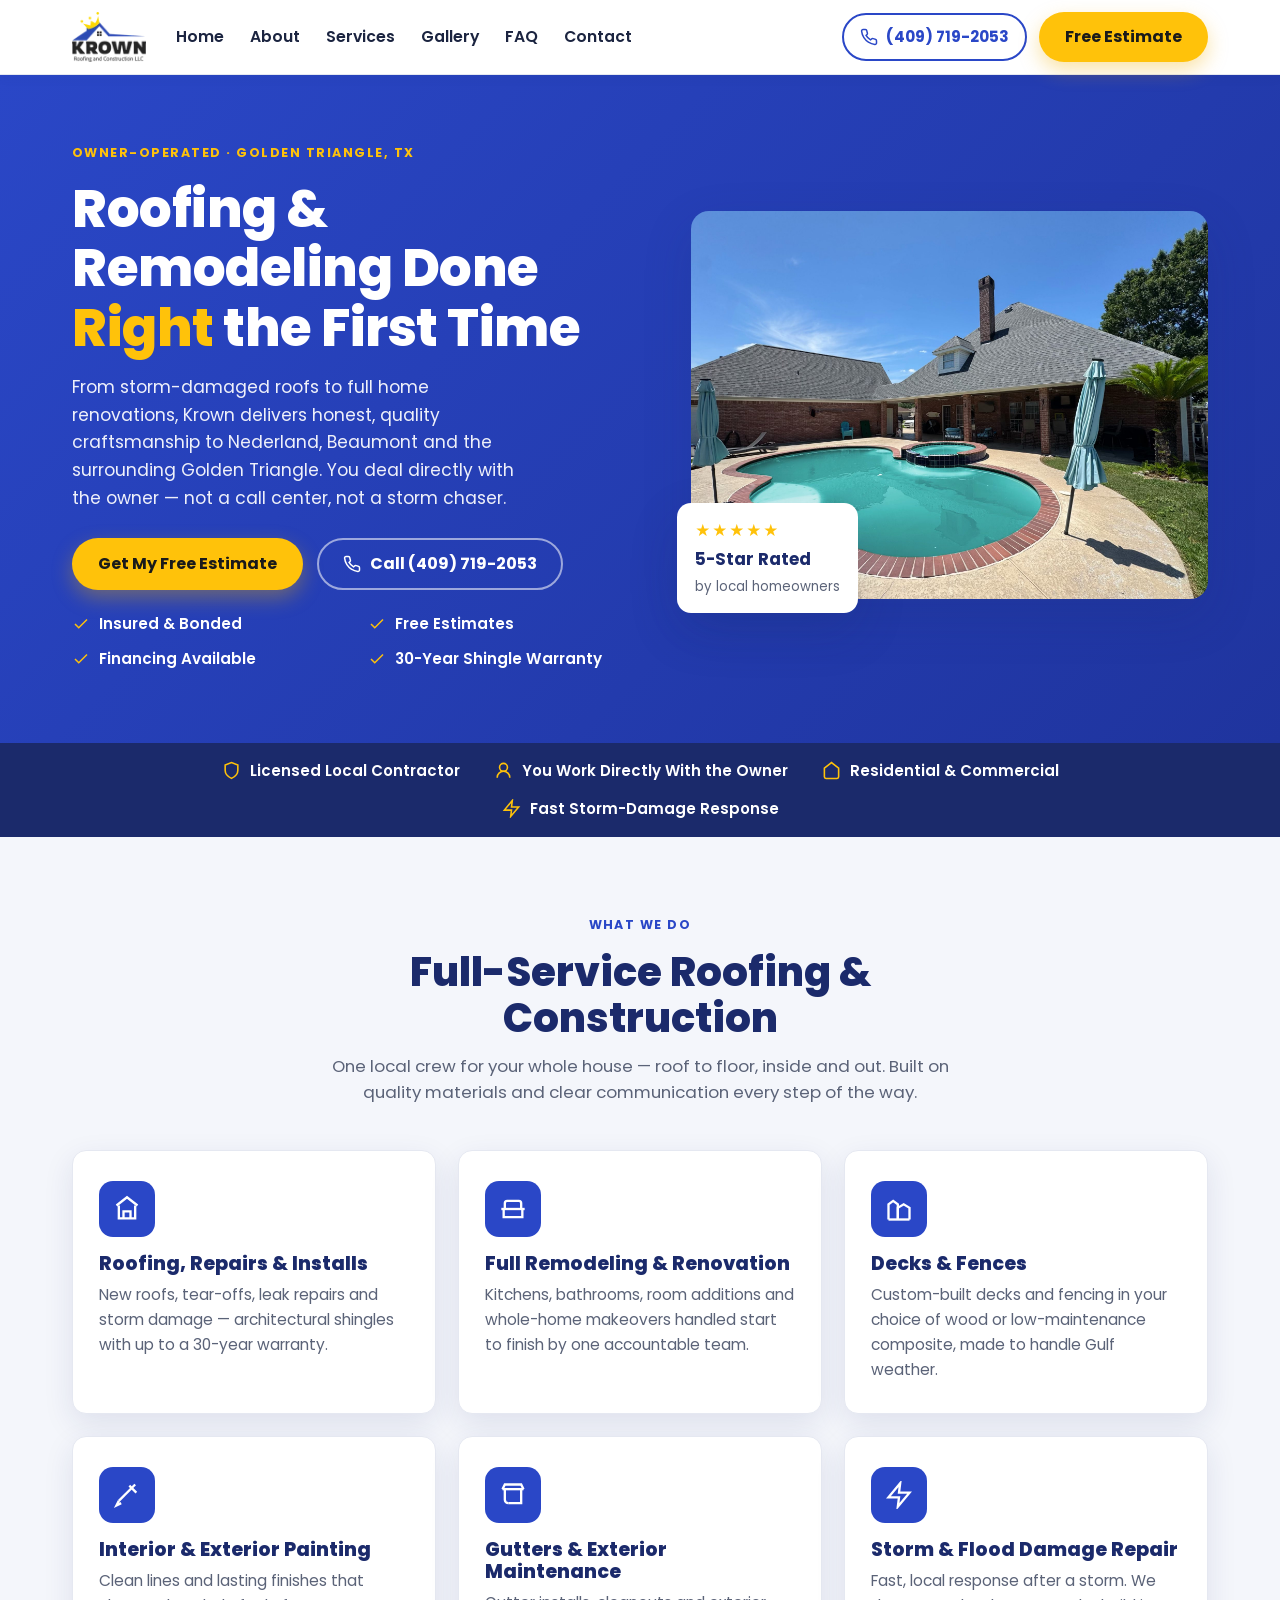
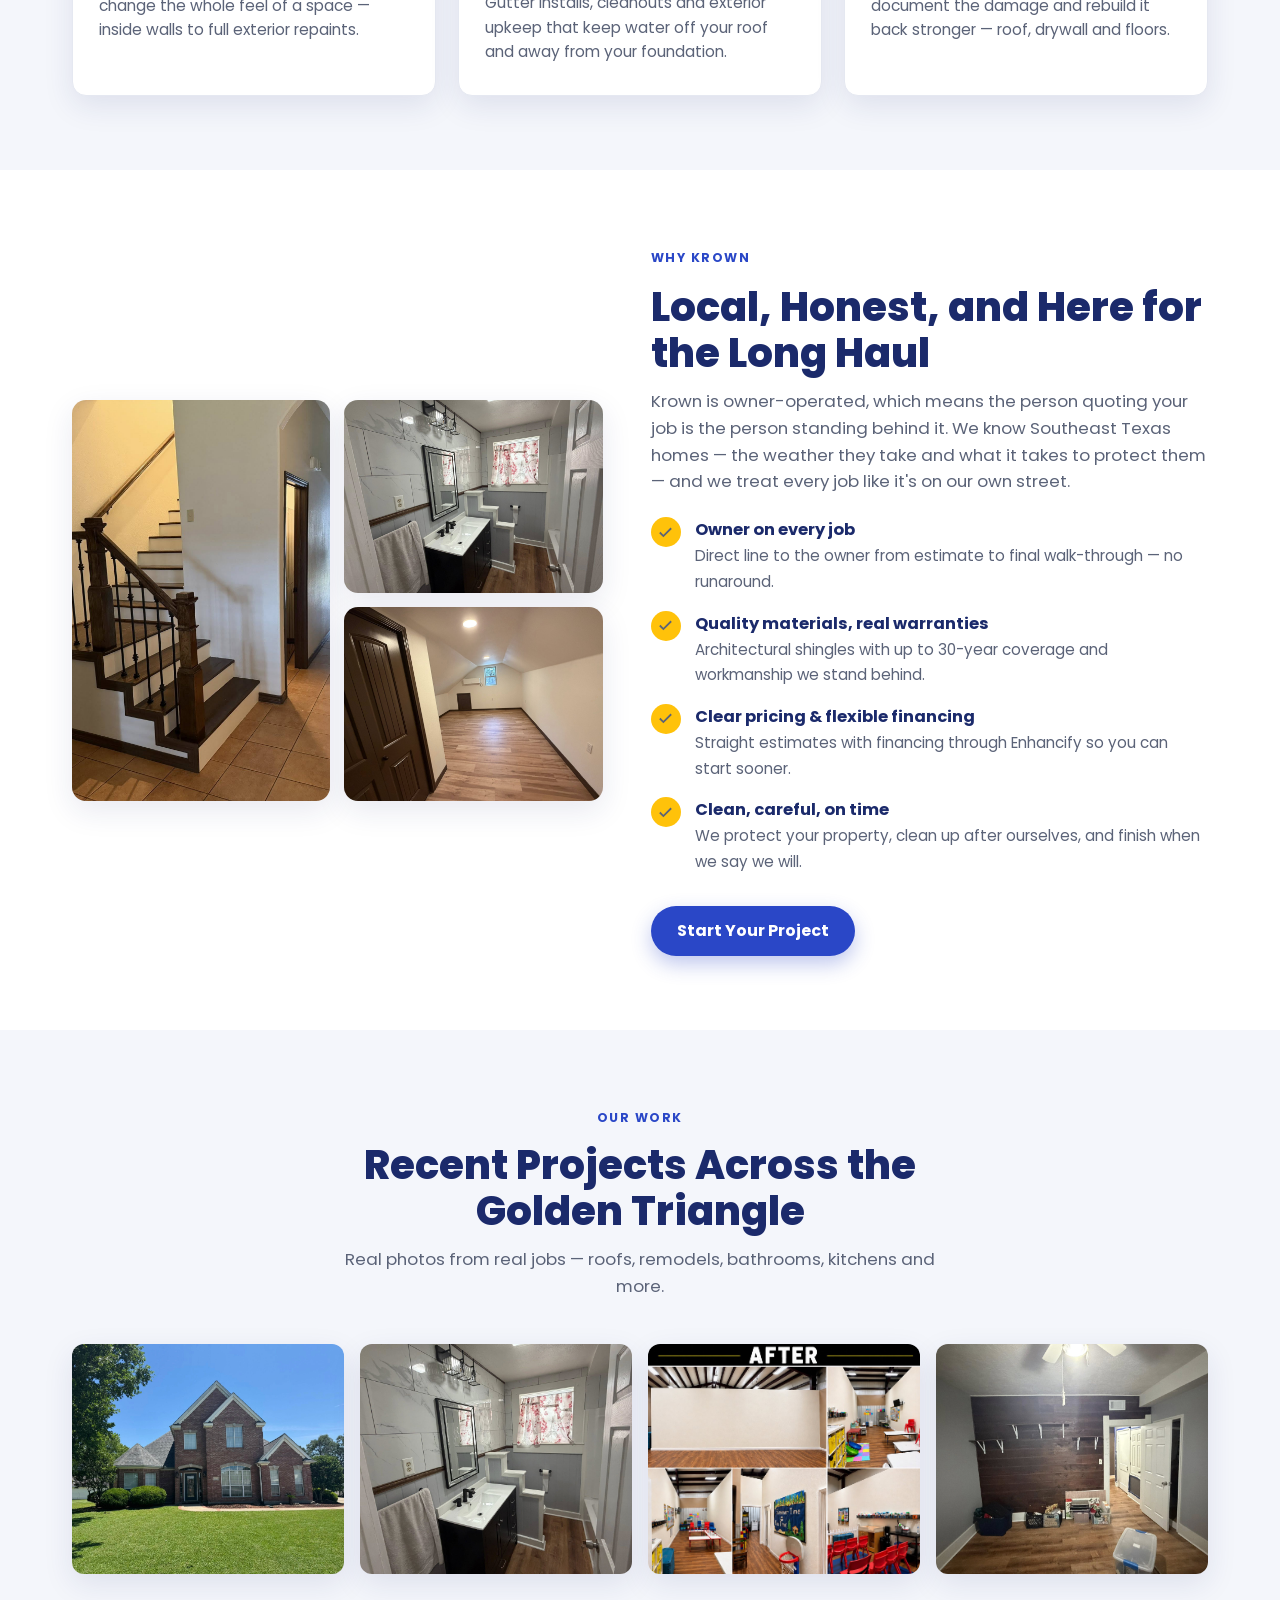
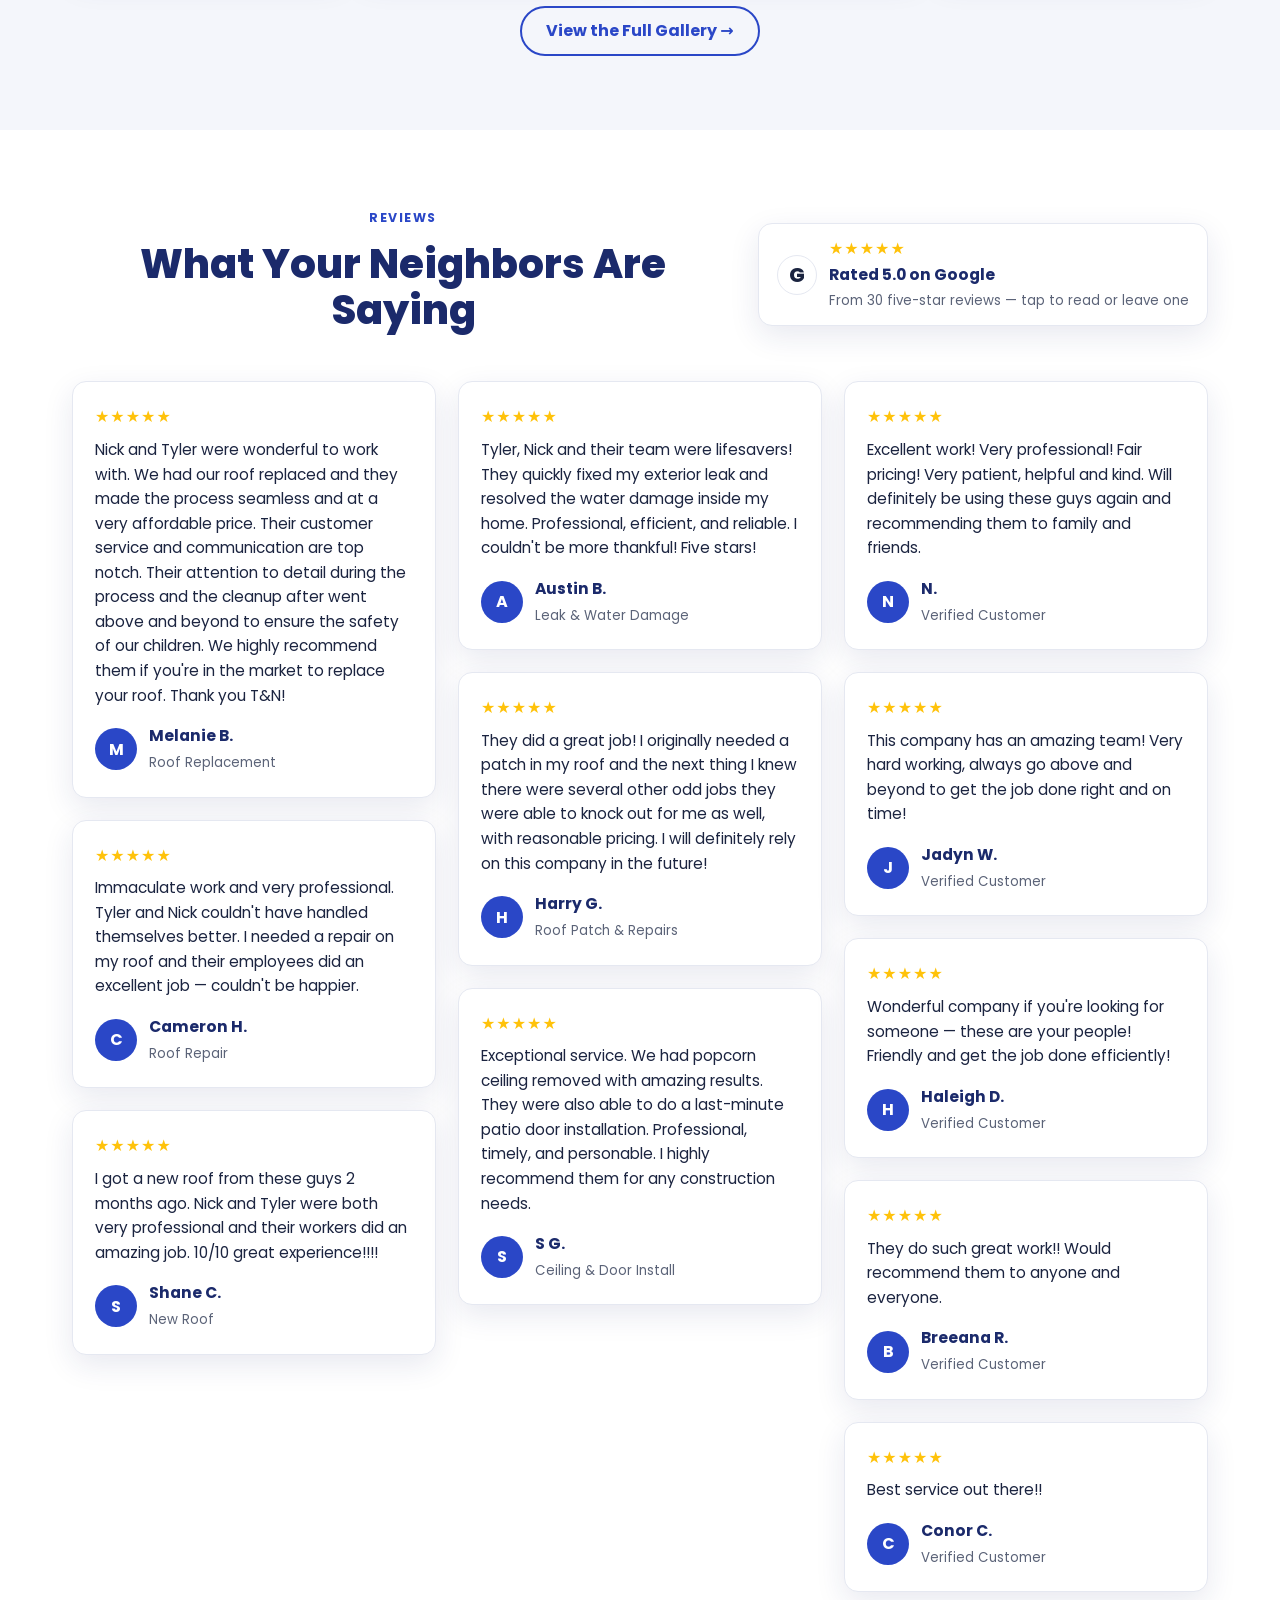
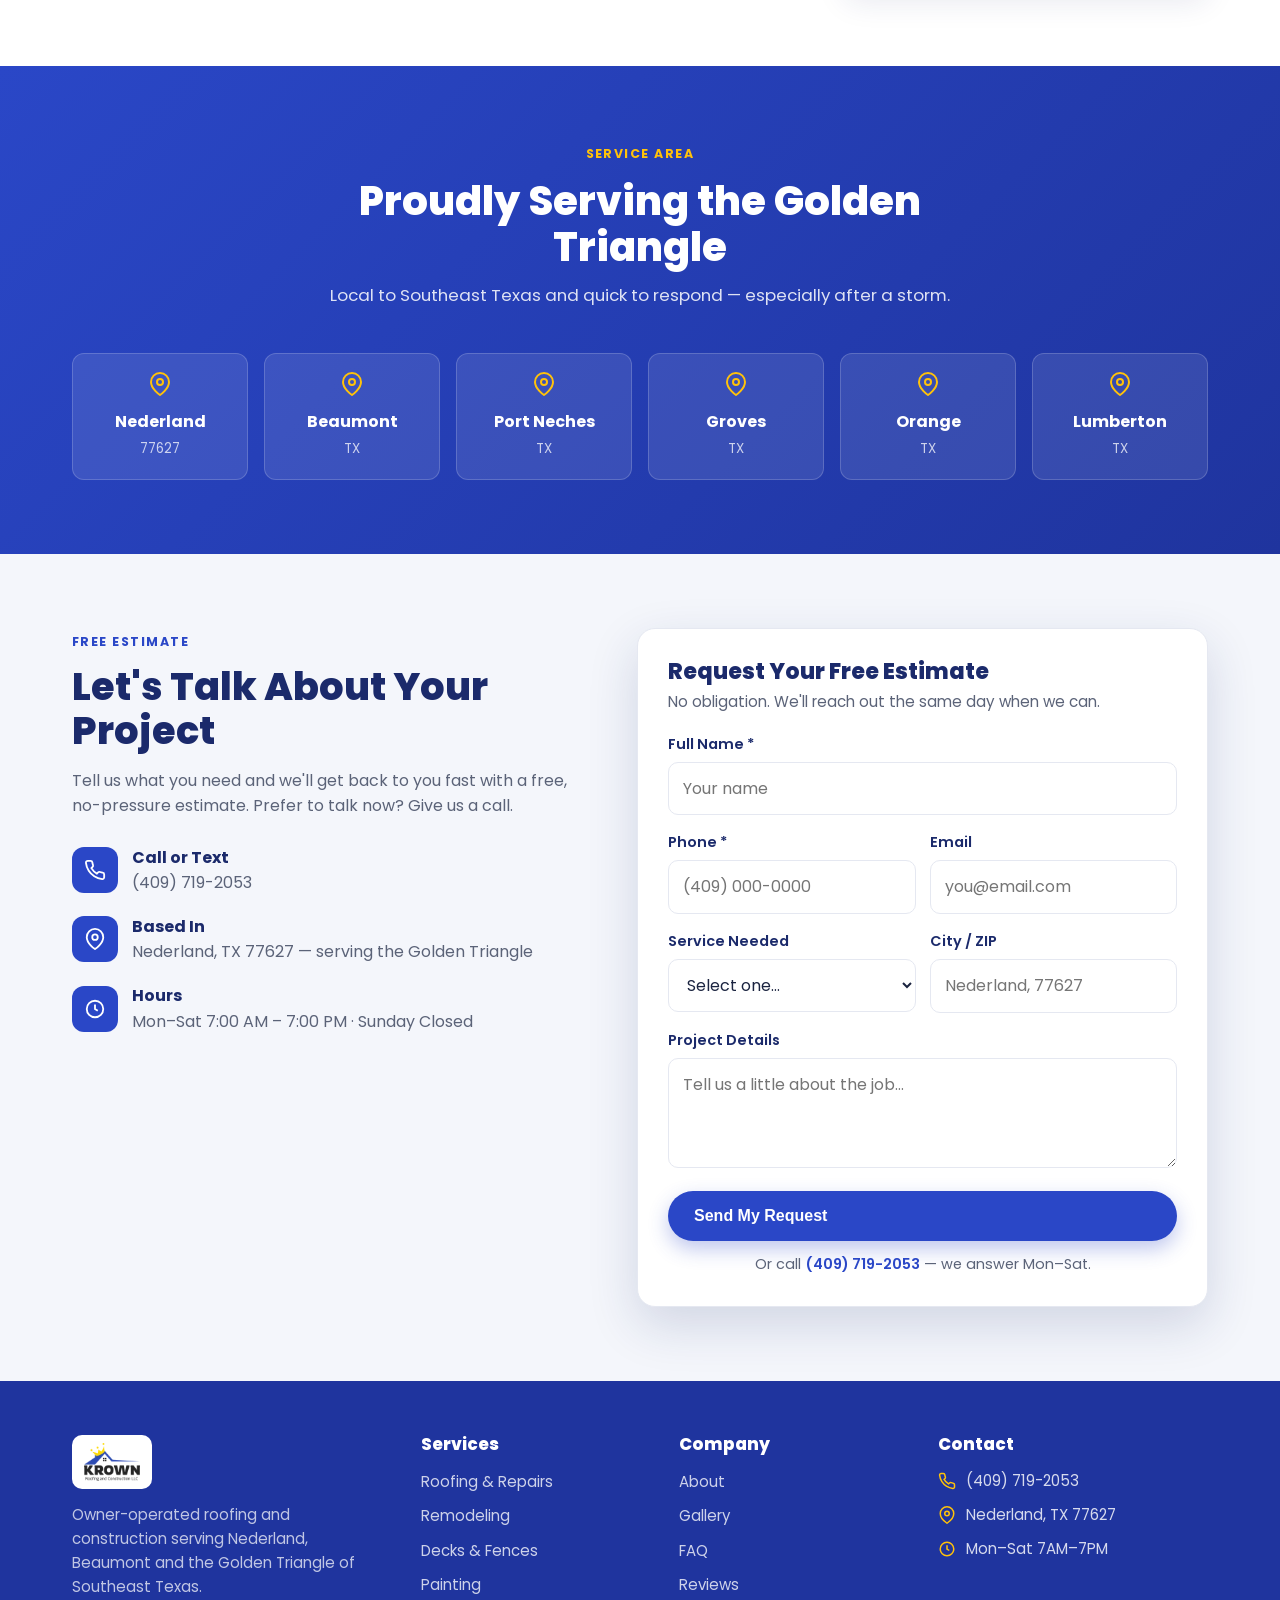
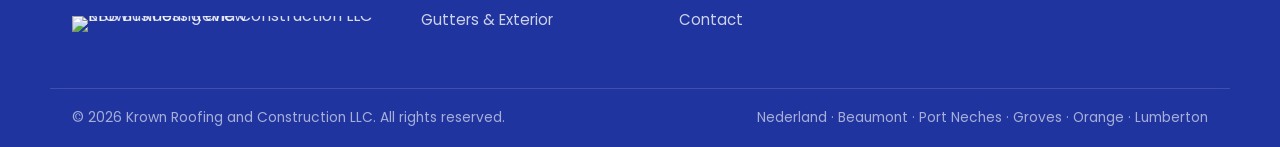
==== commit 1583a4ad: "Fix home page menu and lead form (repair truncated script)" ====
--- a/index.html
+++ b/index.html
@@ -523,4 +523,12 @@
       '\nEmail: ' + (data.email || '-') + '\nService: ' + (data.service || '-') +
       '\nCity/ZIP: ' + (data.city || '-') + '\n\nDetails:\n' + (data.message || '-')
     );
-    window.location.href = 'mailto:' +    window.location.href = 'mailto:' + KROWN_CONFIG.FALLBACK_EMAIL +
+      '?subject=' + encodeURIComponent('Estimate Request — ' + data.name) + '&body=' + body;
+    btn.disabled = false; btn.textContent = 'Send My Request';
+    show('ok', 'Opening your email app to finish sending. Or just call (409) 719-2053.');
+  });
+})();
+</script>
+</body>
+</html>
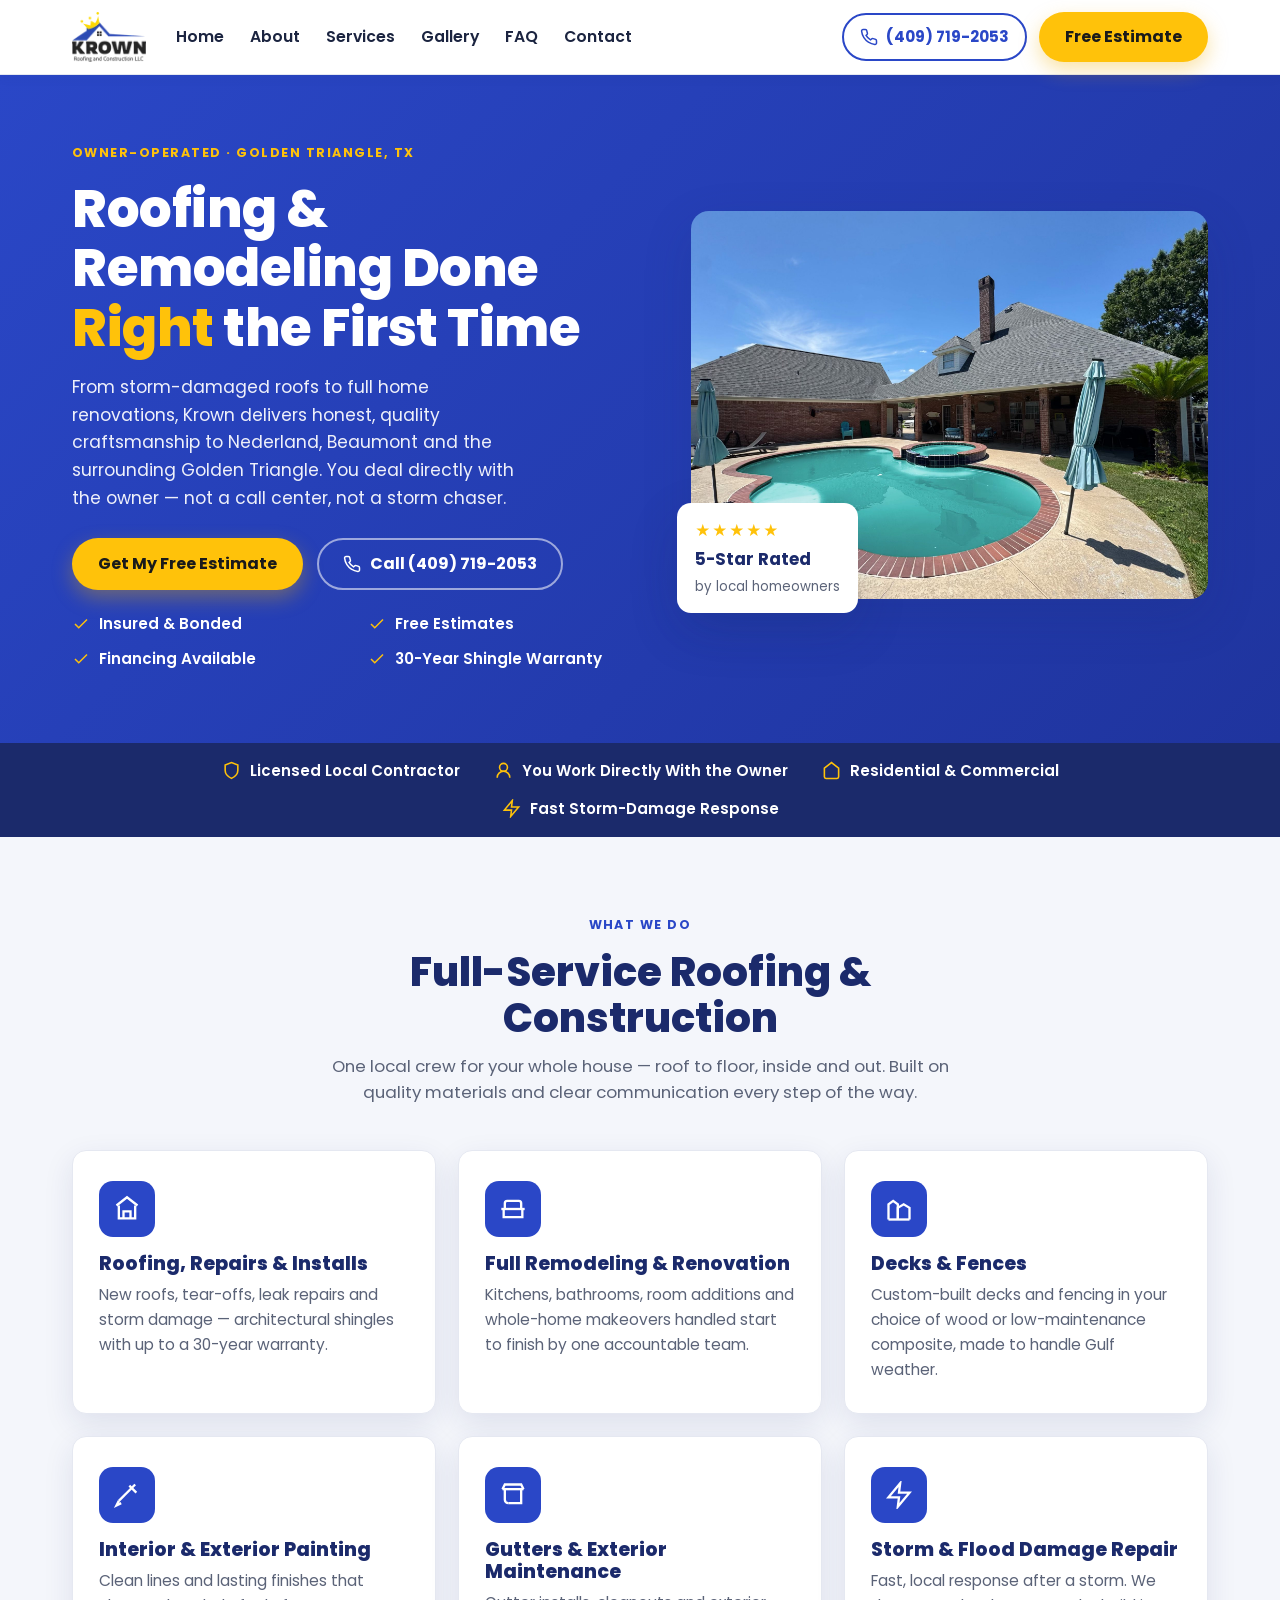
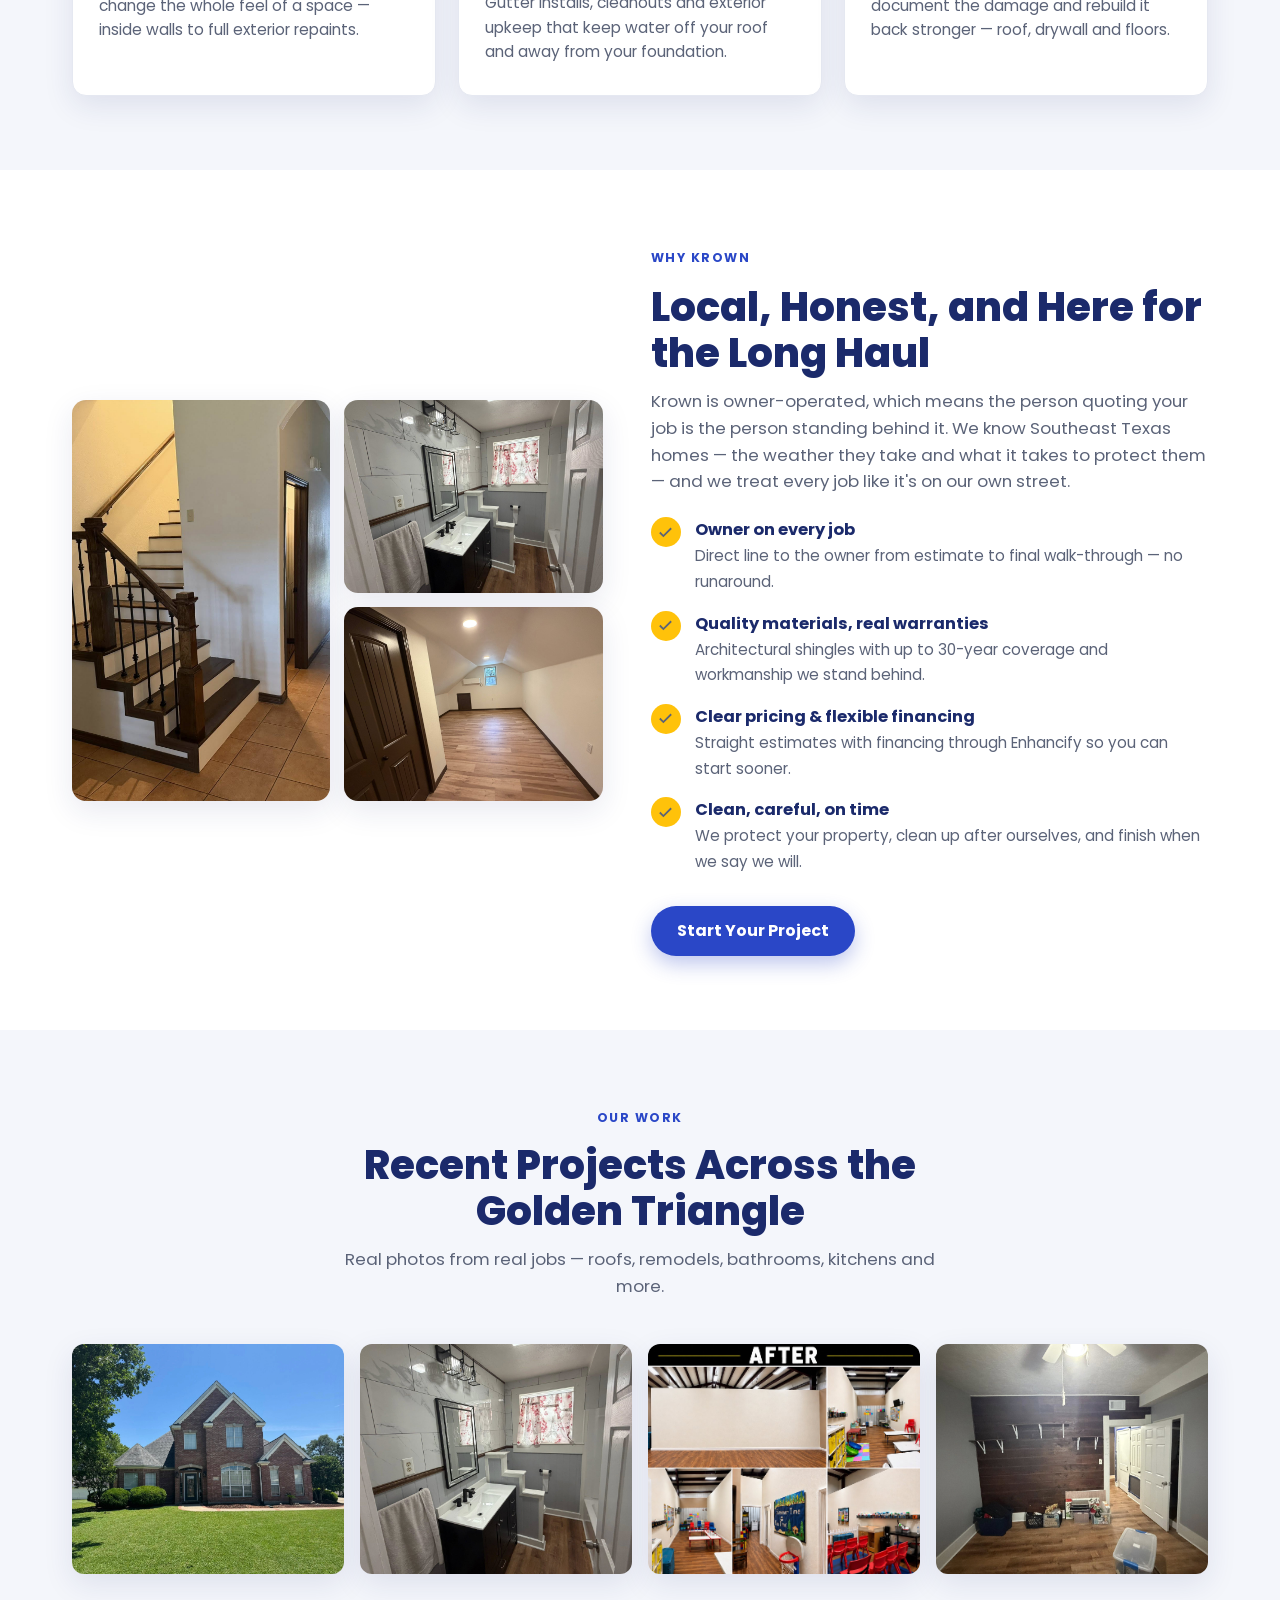
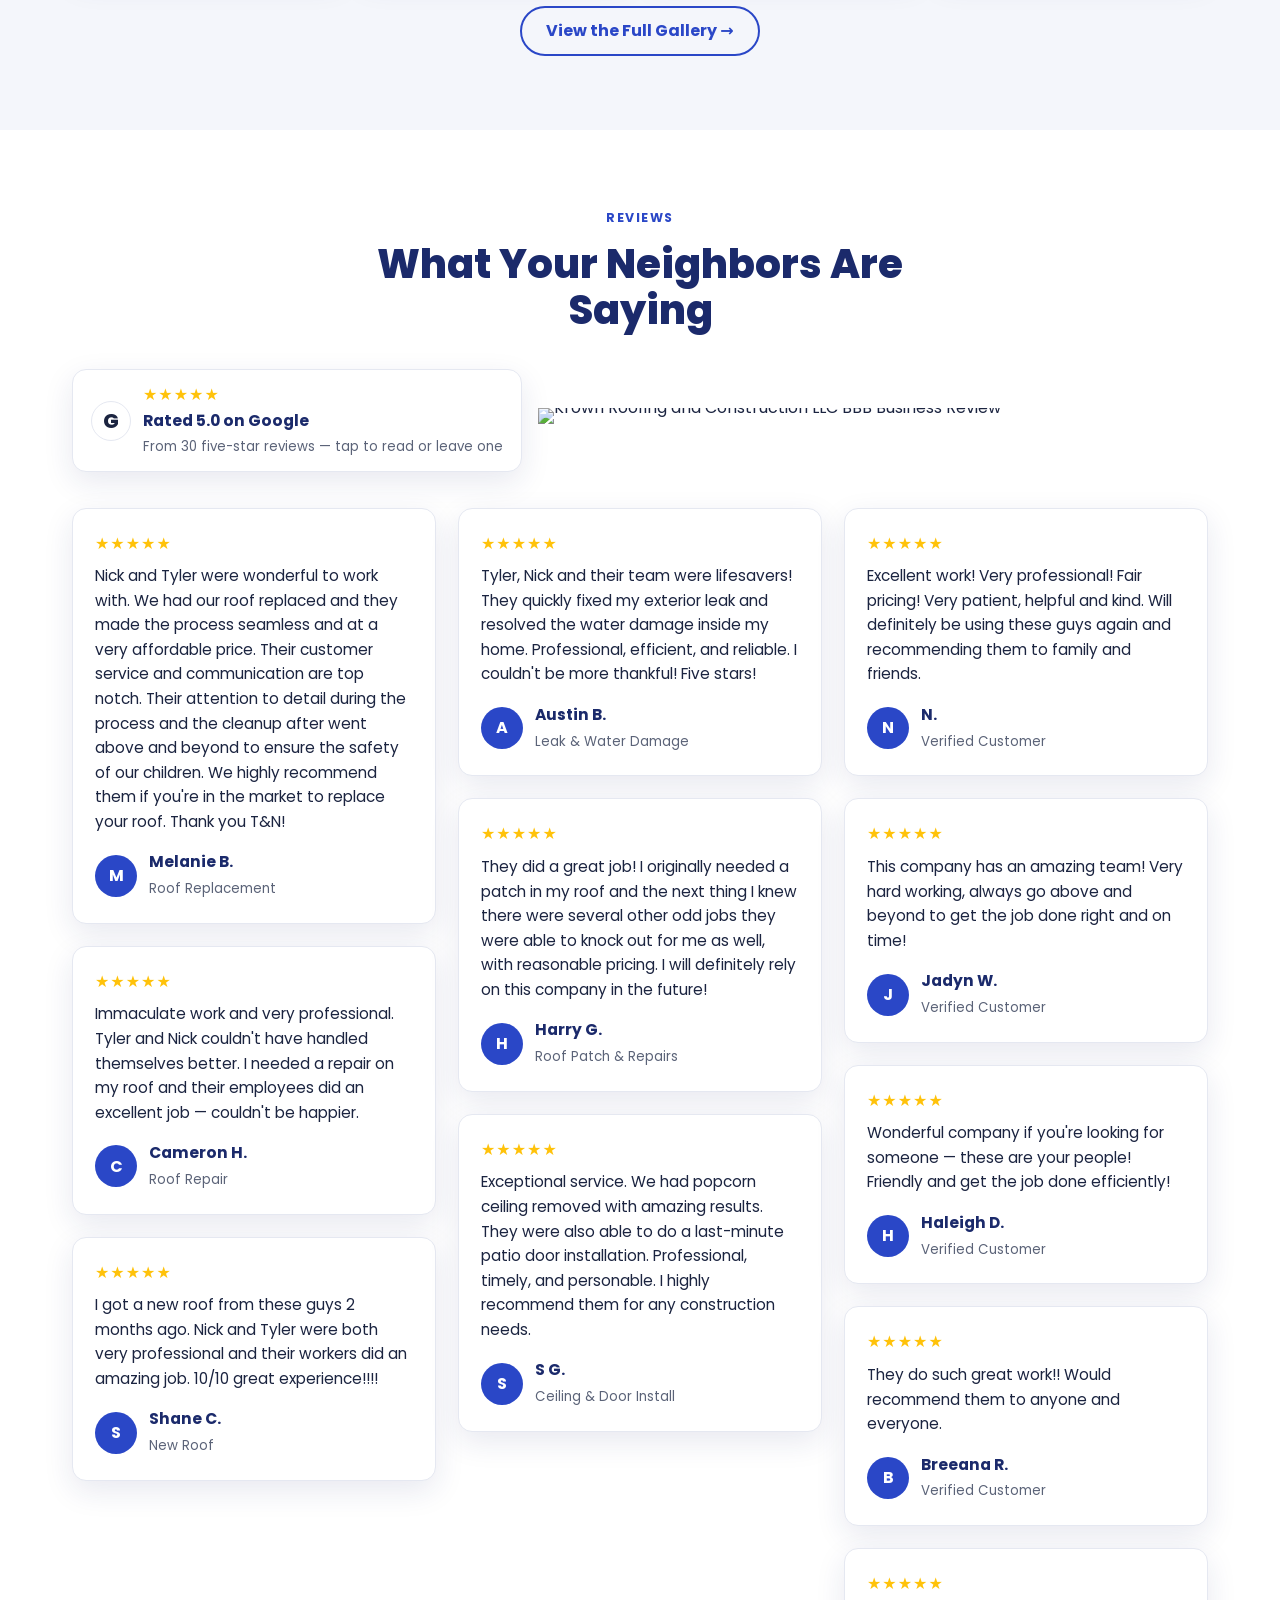
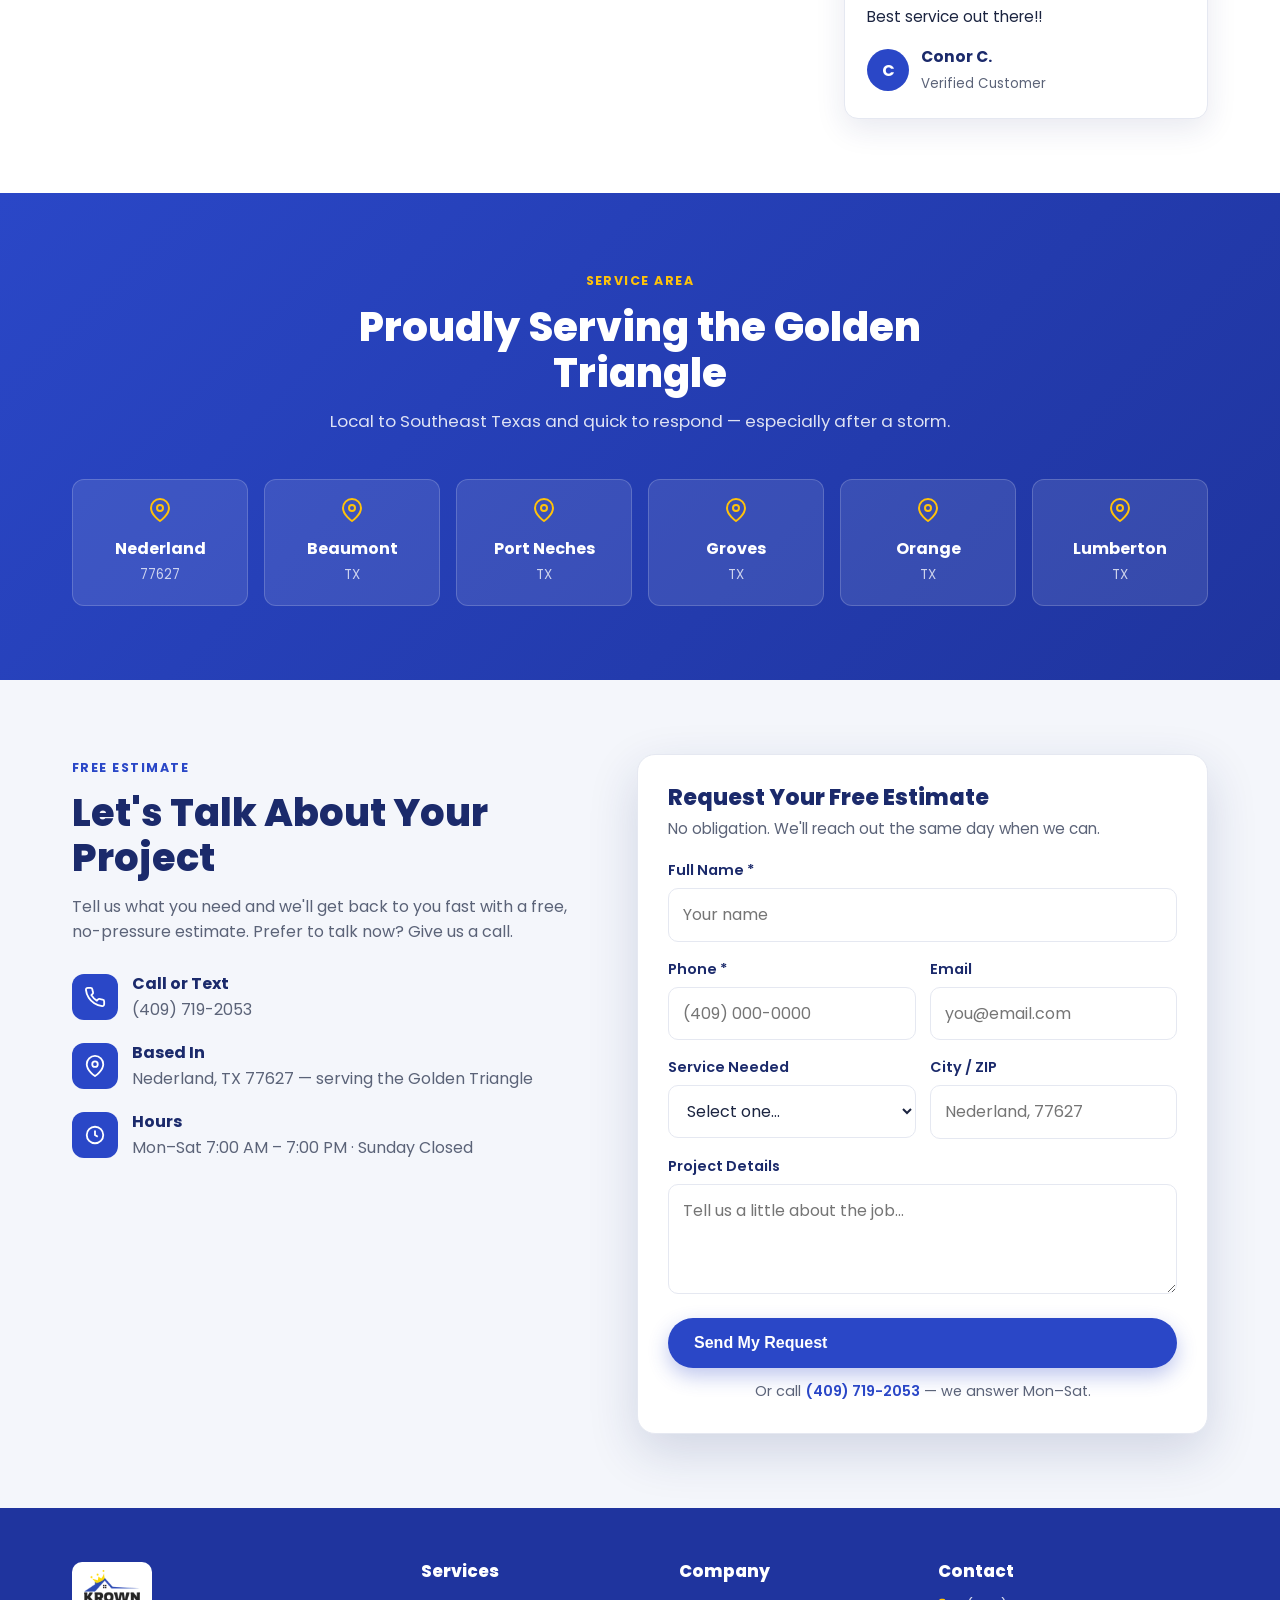
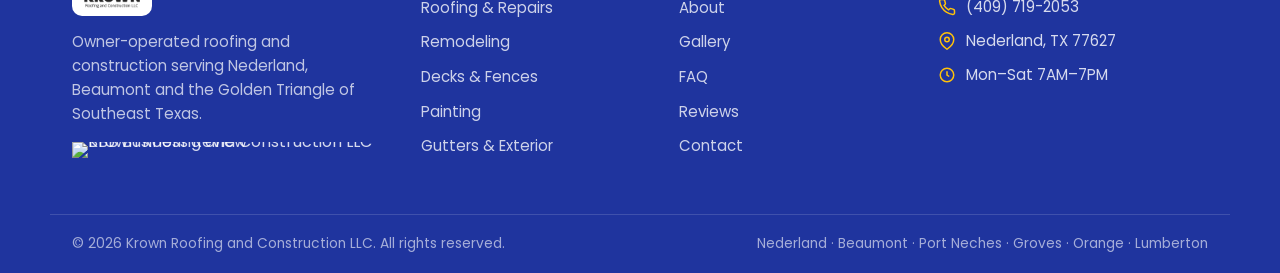
==== commit b1c2efc6: "Add BBB seal to homepage + email fallback on forms" ====
--- a/index.html
+++ b/index.html
@@ -276,14 +276,17 @@
         <span class="eyebrow">Reviews</span>
         <h2>What Your Neighbors Are Saying</h2>
       </div>
-      <a class="google-chip" href="https://maps.app.goo.gl/aw98bvtfo5fLcP8w5" target="_blank" rel="noopener">
-        <span class="g-badge" aria-hidden="true">G</span>
-        <div>
-          <div class="stars">★★★★★</div>
-          <b>Rated 5.0 on Google</b>
-          <small>From 30 five-star reviews — tap to read or leave one</small>
-        </div>
-      </a>
+      <div style="display:flex;align-items:center;gap:16px;flex-wrap:wrap">
+        <a class="google-chip" href="https://maps.app.goo.gl/aw98bvtfo5fLcP8w5" target="_blank" rel="noopener">
+          <span class="g-badge" aria-hidden="true">G</span>
+          <div>
+            <div class="stars">★★★★★</div>
+            <b>Rated 5.0 on Google</b>
+            <small>From 30 five-star reviews — tap to read or leave one</small>
+          </div>
+        </a>
+        <a class="bbb-seal" href="https://www.bbb.org/us/tx/nederland/profile/residential-roofing/krown-roofing-and-construction-llc-0845-90104288/#sealclick" target="_blank" rel="nofollow"><img src="https://seal-southeasttexas.bbb.org/seals/blue-seal-200-42-bbb-90104288.png" alt="Krown Roofing and Construction LLC BBB Business Review"></a>
+      </div>
     </div>
     <div class="review-grid">
       <!-- Verbatim customer reviews. Some name "Tyler" / "T&N" (prior partnership);
@@ -503,20 +506,20 @@
 
     btn.disabled = true; btn.textContent = 'Sending…';
 
-    // Path A: Supabase is configured -> store the lead
+    // Try to save the lead straight to the database.
     if (sb) {
-      var res = await sb.from('leads').insert([data]);
-      btn.disabled = false; btn.textContent = 'Send My Request';
-      if (res.error) {
-        show('err', "Something went wrong sending that. Please call us at (409) 719-2053 and we'll take care of you.");
-        return;
-      }
-      form.reset();
-      show('ok', "Thanks! Your request is in — we'll reach out shortly. Need us now? Call (409) 719-2053.");
-      return;
+      try {
+        var res = await sb.from('leads').insert([data]);
+        if (!res.error) {
+          btn.disabled = false; btn.textContent = 'Send My Request';
+          form.reset();
+          show('ok', "Thanks! Your request is in — we'll reach out shortly. Need us now? Call (409) 719-2053.");
+          return;
+        }
+      } catch (err) { /* database unreachable — fall through to the email safety net */ }
     }
 
-    // Path B: Supabase not wired up yet -> open email so no lead is lost
+    // Safety net: database is asleep, down, or not configured -> open an email so no lead is ever lost.
     var body = encodeURIComponent(
       'New estimate request from the website:\n\n' +
       'Name: ' + data.name + '\nPhone: ' + data.phone +
@@ -526,7 +529,7 @@
     window.location.href = 'mailto:' + KROWN_CONFIG.FALLBACK_EMAIL +
       '?subject=' + encodeURIComponent('Estimate Request — ' + data.name) + '&body=' + body;
     btn.disabled = false; btn.textContent = 'Send My Request';
-    show('ok', 'Opening your email app to finish sending. Or just call (409) 719-2053.');
+    show('ok', "Opening your email app so your request still reaches us — or just call (409) 719-2053.");
   });
 })();
 </script>
